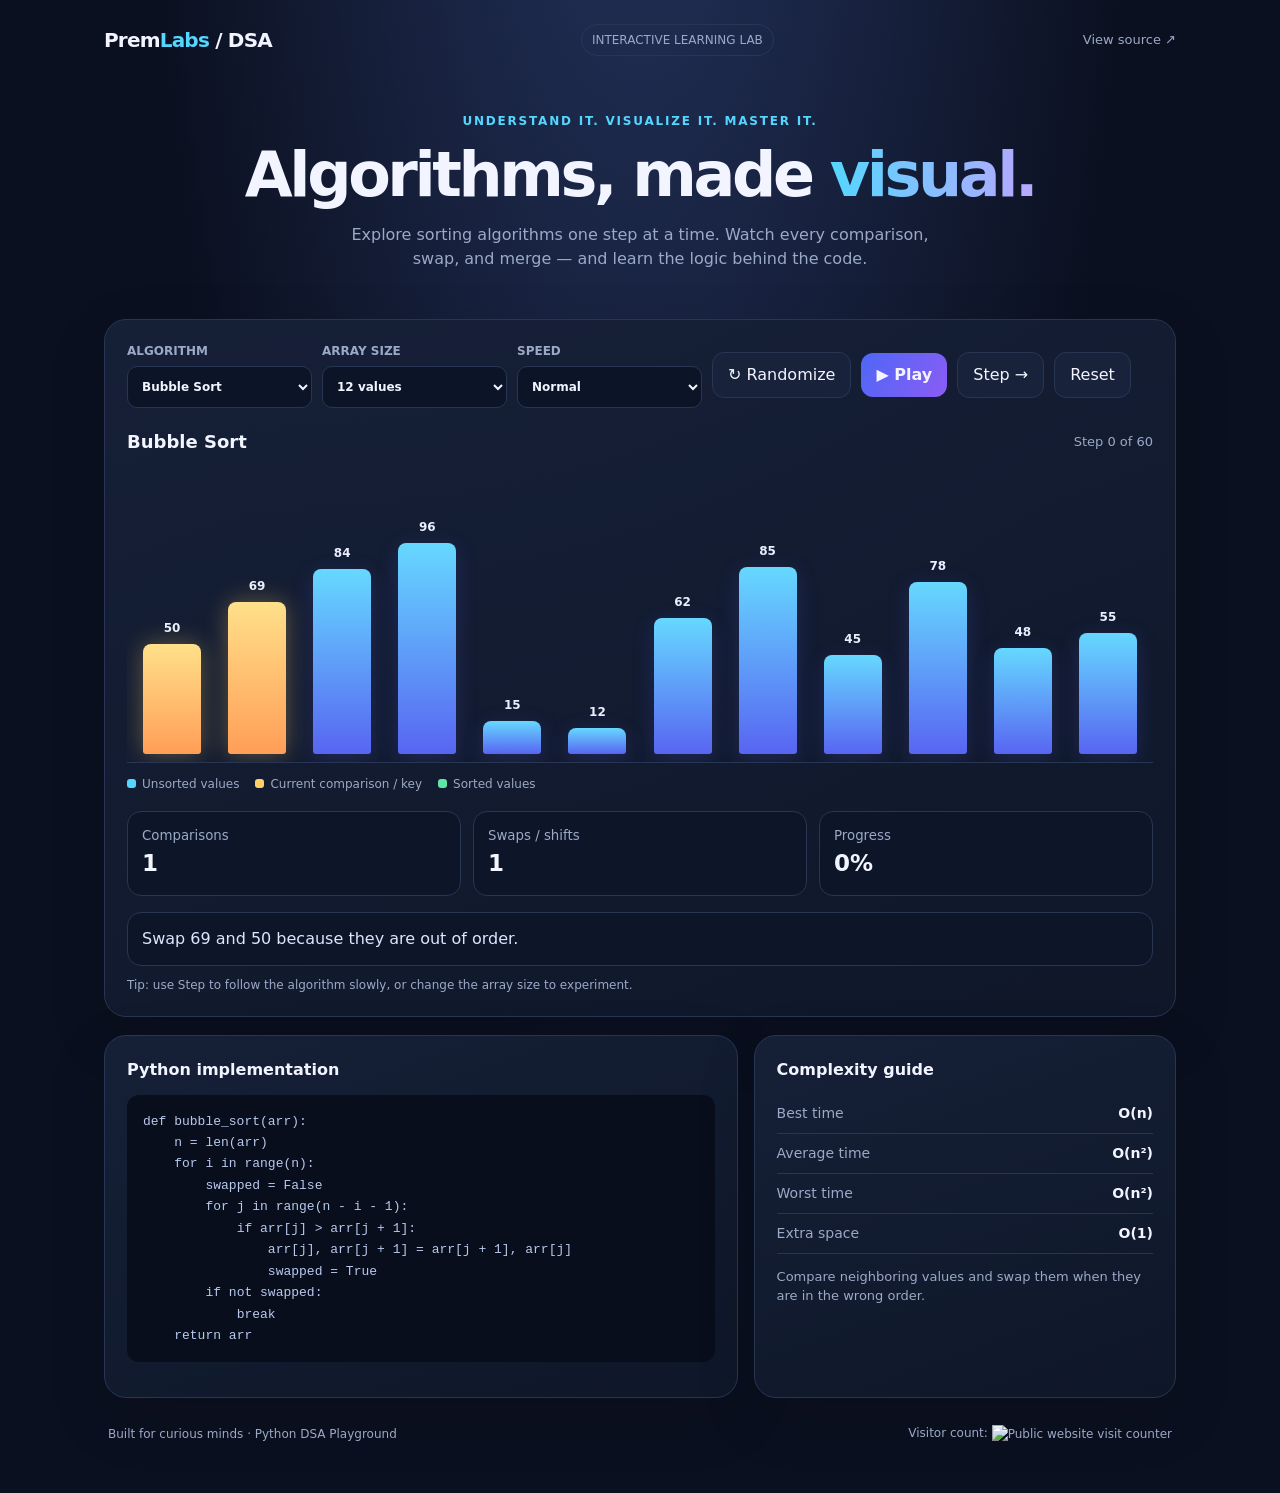
==== index.html @ 814cfd59 "Add interactive DSA sorting playground" ====
<!doctype html>
<html lang="en">
<head>
  <meta charset="utf-8">
  <meta name="viewport" content="width=device-width, initial-scale=1">
  <meta name="theme-color" content="#0b1020">
  <meta name="description" content="Learn Python DSA with an interactive sorting visualizer. Play Bubble Sort, Selection Sort, Insertion Sort, and Merge Sort step by step.">
  <title>DSA Playground — Learn Sorting Visually</title>
  <style>
    :root{color-scheme:dark;--bg:#0b1020;--panel:#121a2e;--panel2:#18233b;--line:#283653;--text:#f2f5ff;--muted:#9ba9c7;--cyan:#55d6ff;--violet:#9c8cff;--green:#5ee6a8;--yellow:#ffd166;--red:#ff7d8d}
    *{box-sizing:border-box}body{margin:0;background:radial-gradient(ellipse at 50% -20%,#24335d 0,transparent 55%),var(--bg);color:var(--text);font:16px/1.5 Inter,ui-sans-serif,system-ui,-apple-system,Segoe UI,sans-serif}
    button,select,input{font:inherit}button{cursor:pointer;border:1px solid var(--line);border-radius:12px;padding:10px 15px;color:var(--text);background:var(--panel2);transition:.18s}button:hover{border-color:var(--cyan);transform:translateY(-1px)}button:disabled{opacity:.4;cursor:not-allowed;transform:none}.primary{background:linear-gradient(120deg,#4e67f5,#8b5cf6);border:0;font-weight:700}.shell{max-width:1120px;margin:auto;padding:24px}.topbar{display:flex;align-items:center;justify-content:space-between;gap:12px}.brand{font-weight:850;letter-spacing:-.04em;font-size:20px}.brand span{color:var(--cyan)}.pill{border:1px solid var(--line);padding:6px 10px;border-radius:999px;color:var(--muted);font-size:12px}.hero{text-align:center;padding:56px 10px 32px}.eyebrow{color:var(--cyan);font-weight:800;text-transform:uppercase;letter-spacing:.15em;font-size:12px}.hero h1{font-size:clamp(34px,6vw,62px);line-height:1.05;letter-spacing:-.055em;margin:12px auto;max-width:800px}.hero h1 em{font-style:normal;background:linear-gradient(90deg,var(--cyan),#b8a7ff);color:transparent;background-clip:text}.hero p{color:var(--muted);max-width:620px;margin:16px auto}.panel{background:linear-gradient(160deg,rgba(22,32,56,.96),rgba(15,23,41,.96));border:1px solid var(--line);border-radius:22px;padding:22px;box-shadow:0 20px 60px #0002}.toolbar{display:flex;gap:10px;flex-wrap:wrap;align-items:center}.field{display:flex;flex-direction:column;gap:6px;color:var(--muted);font-size:12px;font-weight:700}.field select,.field input{background:#0c1427;color:var(--text);border:1px solid var(--line);border-radius:10px;padding:10px;min-height:42px}.field select{min-width:185px}.visual-head{display:flex;align-items:center;justify-content:space-between;gap:12px;flex-wrap:wrap;margin:20px 0 8px}.visual-head h2{font-size:18px;margin:0}.status{color:var(--muted);font-size:13px}.bars{height:300px;display:flex;align-items:flex-end;gap:7px;padding:20px 6px 8px;border-bottom:1px solid var(--line);overflow:hidden}.bar-wrap{flex:1;min-width:0;display:flex;flex-direction:column;align-items:center;justify-content:flex-end;height:100%;gap:7px}.bar{width:100%;max-width:58px;border-radius:8px 8px 3px 3px;background:linear-gradient(180deg,#66d8ff,#5865f2);box-shadow:0 5px 22px #5865f233;transition:height .18s,background .18s;position:relative}.bar.active{background:linear-gradient(180deg,#ffe08a,#ff9e57);box-shadow:0 0 24px #ffd16655}.bar.sorted{background:linear-gradient(180deg,#80f4bf,#20b981);box-shadow:0 0 20px #5ee6a833}.bar-value{font-size:12px;color:#eaf0ff;font-weight:800}.legend{display:flex;gap:16px;flex-wrap:wrap;color:var(--muted);font-size:12px;margin-top:12px}.dot{display:inline-block;width:9px;height:9px;border-radius:3px;margin-right:6px;background:var(--cyan)}.dot.active{background:var(--yellow)}.dot.sorted{background:var(--green)}.metrics{display:grid;grid-template-columns:repeat(3,1fr);gap:12px;margin-top:18px}.metric{padding:14px;border:1px solid var(--line);border-radius:14px;background:#0d1528}.metric small{display:block;color:var(--muted)}.metric strong{font-size:23px}.explain{margin-top:16px;background:#0d1528;border:1px solid var(--line);border-radius:14px;padding:14px;color:#dce6ff;min-height:52px}.lower{display:grid;grid-template-columns:1.2fr .8fr;gap:16px;margin-top:18px}.lower h3{margin:0 0 12px;font-size:16px}.code{white-space:pre-wrap;overflow-wrap:anywhere;background:#080e1c;padding:16px;border-radius:12px;color:#b8c9ee;font:13px/1.65 ui-monospace,SFMono-Regular,Consolas,monospace}.complexity{display:grid;grid-template-columns:1fr auto;gap:10px;font-size:14px;padding:9px 0;border-bottom:1px solid var(--line)}.complexity span{color:var(--muted)}.footer{display:flex;justify-content:space-between;align-items:center;gap:12px;flex-wrap:wrap;color:var(--muted);font-size:12px;padding:26px 4px}.footer img{vertical-align:middle}.hint{font-size:12px;color:var(--muted);margin-top:10px}
    @media(max-width:700px){.shell{padding:14px}.hero{padding:38px 4px 24px}.panel{padding:14px;border-radius:17px}.bars{height:245px;gap:4px;padding-inline:0}.bar-value{font-size:10px}.lower{grid-template-columns:1fr}.metrics{gap:7px}.metric{padding:10px}.metric strong{font-size:19px}.toolbar>*{flex:1}.toolbar button{padding:10px}.field select{min-width:0;width:100%}.topbar .pill{display:none}}
  </style>
  <!-- Google Analytics: replace G-XXXXXXXXXX with your existing GA4 Measurement ID. -->
  <script>
    const GA_MEASUREMENT_ID = "G-XXXXXXXXXX";
    if (GA_MEASUREMENT_ID && GA_MEASUREMENT_ID !== "G-XXXXXXXXXX") {
      const gaScript = document.createElement("script");
      gaScript.async = true;
      gaScript.src = "https://www.googletagmanager.com/gtag/js?id=" + encodeURIComponent(GA_MEASUREMENT_ID);
      document.head.appendChild(gaScript);
      window.dataLayer = window.dataLayer || [];
      function gtag(){dataLayer.push(arguments);}
      window.gtag = gtag;
      gtag("js", new Date());
      gtag("config", GA_MEASUREMENT_ID);
    }
  </script>
</head>
<body>
  <main class="shell">
    <nav class="topbar" aria-label="Main navigation"><div class="brand">Prem<span>Labs</span> / DSA</div><div class="pill">INTERACTIVE LEARNING LAB</div><a href="https://github.com/PremLabs/datastructure" target="_blank" rel="noopener" style="color:var(--muted);text-decoration:none;font-size:13px">View source ↗</a></nav>
    <header class="hero"><div class="eyebrow">Understand it. Visualize it. Master it.</div><h1>Algorithms, made <em>visual.</em></h1><p>Explore sorting algorithms one step at a time. Watch every comparison, swap, and merge — and learn the logic behind the code.</p></header>
    <section class="panel" aria-label="Sorting algorithm playground">
      <div class="toolbar">
        <label class="field">ALGORITHM<select id="algorithm"><option value="bubble">Bubble Sort</option><option value="selection">Selection Sort</option><option value="insertion">Insertion Sort</option><option value="merge">Merge Sort</option></select></label>
        <label class="field">ARRAY SIZE<select id="size"><option value="8">8 values</option><option value="12" selected>12 values</option><option value="18">18 values</option><option value="24">24 values</option></select></label>
        <label class="field">SPEED<select id="speed"><option value="900">Slow</option><option value="450" selected>Normal</option><option value="120">Fast</option></select></label>
        <button id="randomize">↻ Randomize</button><button id="play" class="primary">▶ Play</button><button id="step">Step →</button><button id="reset">Reset</button>
      </div>
      <div class="visual-head"><h2 id="algorithmTitle">Bubble Sort</h2><div class="status" id="status" aria-live="polite">Ready to sort</div></div>
      <div class="bars" id="bars" role="img" aria-label="Animated array bars"></div>
      <div class="legend"><span><i class="dot"></i>Unsorted values</span><span><i class="dot active"></i>Current comparison / key</span><span><i class="dot sorted"></i>Sorted values</span></div>
      <div class="metrics"><div class="metric"><small>Comparisons</small><strong id="comparisons">0</strong></div><div class="metric"><small>Swaps / shifts</small><strong id="swaps">0</strong></div><div class="metric"><small>Progress</small><strong id="progress">0%</strong></div></div>
      <div class="explain" id="explanation" aria-live="polite">Press Play to see how the algorithm works, or use Step to inspect each operation.</div>
      <div class="hint">Tip: use Step to follow the algorithm slowly, or change the array size to experiment.</div>
    </section>
    <section class="lower">
      <article class="panel"><h3>Python implementation</h3><pre class="code" id="code"></pre></article>
      <article class="panel"><h3>Complexity guide</h3><div class="complexity"><span>Best time</span><strong id="best">O(n)</strong></div><div class="complexity"><span>Average time</span><strong id="average">O(n²)</strong></div><div class="complexity"><span>Worst time</span><strong id="worst">O(n²)</strong></div><div class="complexity"><span>Extra space</span><strong id="space">O(1)</strong></div><p style="color:var(--muted);font-size:13px;margin-bottom:0" id="description">Repeatedly compare adjacent values and swap them if they are out of order.</p></article>
    </section>
    <footer class="footer"><span>Built for curious minds · Python DSA Playground</span><span>Visitor count: <img src="https://visitor-badge.laobi.icu/badge?page_id=PremLabs.datastructure&left_color=%23121a2e&right_color=%2355d6ff&left_text=visits" alt="Public website visit counter" loading="lazy"></span></footer>
  </main>
<script>
(() => {
  const $ = id => document.getElementById(id);
  const codeSamples = {
    bubble: 'def bubble_sort(arr):\n    n = len(arr)\n    for i in range(n):\n        swapped = False\n        for j in range(n - i - 1):\n            if arr[j] > arr[j + 1]:\n                arr[j], arr[j + 1] = arr[j + 1], arr[j]\n                swapped = True\n        if not swapped:\n            break\n    return arr',
    selection: 'def selection_sort(arr):\n    n = len(arr)\n    for i in range(n):\n        min_idx = i\n        for j in range(i + 1, n):\n            if arr[j] < arr[min_idx]:\n                min_idx = j\n        arr[i], arr[min_idx] = arr[min_idx], arr[i]\n    return arr',
    insertion: 'def insertion_sort(arr):\n    for i in range(1, len(arr)):\n        key = arr[i]\n        j = i - 1\n        while j >= 0 and arr[j] > key:\n            arr[j + 1] = arr[j]\n            j -= 1\n        arr[j + 1] = key\n    return arr',
    merge: 'def merge_sort(arr):\n    if len(arr) <= 1:\n        return arr\n    mid = len(arr) // 2\n    left = merge_sort(arr[:mid])\n    right = merge_sort(arr[mid:])\n    return merge(left, right)\n\ndef merge(left, right):\n    result = []\n    while left and right:\n        if left[0] <= right[0]:\n            result.append(left.pop(0))\n        else:\n            result.append(right.pop(0))\n    return result + left + right'
  };
  const meta = {
    bubble:{title:'Bubble Sort',best:'O(n)',average:'O(n²)',worst:'O(n²)',space:'O(1)',description:'Compare neighboring values and swap them when they are in the wrong order.'},
    selection:{title:'Selection Sort',best:'O(n²)',average:'O(n²)',worst:'O(n²)',space:'O(1)',description:'Find the smallest value in the unsorted section and place it next.'},
    insertion:{title:'Insertion Sort',best:'O(n)',average:'O(n²)',worst:'O(n²)',space:'O(1)',description:'Take the next key, shift larger values right, and insert the key in its correct position.'},
    merge:{title:'Merge Sort',best:'O(n log n)',average:'O(n log n)',worst:'O(n log n)',space:'O(n)',description:'Divide the array into halves, sort each half recursively, then merge the sorted halves.'}
  };
  let original=[], arr=[], ops=[], index=0, timer=null, comparisons=0, swaps=0, sortedSet=new Set();
  const pause=()=>{if(timer!==null){clearTimeout(timer);timer=null;} $('play').textContent='▶ Play';};
  function makeOps(values, type) {
    const a=values.slice(), out=[]; let comp=0, swap=0;
    const push=(desc, active=[], sorted=[])=>out.push({a:a.slice(),desc,active:[...active],sorted:[...sorted],comparisons:comp,swaps:swap});
    if(type==='bubble'){
      for(let i=0;i<a.length;i++){let changed=false;for(let j=0;j<a.length-i-1;j++){comp++;if(a[j]>a[j+1]){[a[j],a[j+1]]=[a[j+1],a[j]];swap++;changed=true;push('Swap '+a[j+1]+' and '+a[j]+' because they are out of order.',[j,j+1],Array.from({length:i},(_,k)=>a.length-1-k));}else push('Compare '+a[j]+' and '+a[j+1]+': no swap needed.',[j,j+1],Array.from({length:i},(_,k)=>a.length-1-k));}if(!changed)break;} }
    else if(type==='selection'){
      for(let i=0;i<a.length;i++){let m=i;for(let j=i+1;j<a.length;j++){comp++;push('Compare '+a[j]+' with current minimum '+a[m]+'.',[m,j],Array.from({length:i},(_,k)=>k));if(a[j]<a[m])m=j;}if(m!==i){[a[i],a[m]]=[a[m],a[i]];swap++;push('Place minimum '+a[i]+' at position '+(i+1)+'.',[i,m],Array.from({length:i+1},(_,k)=>k));}else push(a[i]+' is already the minimum for this pass.',[i],Array.from({length:i+1},(_,k)=>k));} }
    else if(type==='insertion'){
      for(let i=1;i<a.length;i++){const key=a[i];let j=i-1;push('Pick '+key+' as the key to insert into the sorted section.',[i],Array.from({length:i},(_,k)=>k));while(j>=0){comp++;if(a[j]>key){a[j+1]=a[j];swap++;push('Shift '+a[j]+' one position right.',[j,j+1],Array.from({length:i},(_,k)=>k));j--;}else{push(key+' belongs after '+a[j]+'.',[j,i],Array.from({length:i},(_,k)=>k));break;}}a[j+1]=key;push('Insert key '+key+' into its correct position.',[j+1],Array.from({length:i+1},(_,k)=>k));} }
    else {
      function mergeSort(lo,hi){if(hi-lo<=1)return a.slice(lo,hi);const mid=Math.floor((lo+hi)/2);push('Divide the section into two smaller parts.',Array.from({length:hi-lo},(_,k)=>lo+k));const left=mergeSort(lo,mid),right=mergeSort(mid,hi);let i=0,j=0;const merged=[];while(i<left.length&&j<right.length){comp++;if(left[i]<=right[j])merged.push(left[i++]);else merged.push(right[j++]);push('Compare the front values of the two halves and take the smaller one.',[lo+i-1,mid+j-1].filter(x=>x>=lo&&x<hi));}while(i<left.length)merged.push(left[i++]);while(j<right.length)merged.push(right[j++]);for(let k=0;k<merged.length;k++)a[lo+k]=merged[k];swap+=merged.length;push('Merge this section in sorted order.',Array.from({length:hi-lo},(_,k)=>lo+k),Array.from({length:hi-lo},(_,k)=>lo+k));return merged;}mergeSort(0,a.length);
    }
    push('All done — the array is sorted! 🎉',[],Array.from({length:a.length},(_,k)=>k));
    return out;
  }
  function render(op){
    arr=op.a.slice(); comparisons=op.comparisons;swaps=op.swaps;
    $('bars').innerHTML='';
    const max=Math.max(...arr,1);
    arr.forEach((v,i)=>{const w=document.createElement('div');w.className='bar-wrap';const label=document.createElement('span');label.className='bar-value';label.textContent=v;const b=document.createElement('div');b.className='bar';b.style.height=Math.max(7,v/max*78)+'%';if(op.active.includes(i))b.classList.add('active');if(op.sorted.includes(i))b.classList.add('sorted');b.title='Value '+v;w.append(label,b);$('bars').append(w);});
    $('comparisons').textContent=comparisons;$('swaps').textContent=swaps;$('progress').textContent=Math.round((index/Math.max(ops.length-1,1))*100)+'%';$('status').textContent='Step '+index+' of '+(ops.length-1);$('explanation').textContent=op.desc;
  }
  function rebuild(random=true){pause();const n=+$('size').value;if(random||!original.length){original=Array.from({length:n},()=>Math.floor(Math.random()*90)+10);}arr=original.slice();ops=makeOps(original,$('algorithm').value);index=0;const m=meta[$('algorithm').value];$('algorithmTitle').textContent=m.title;$('code').textContent=codeSamples[$('algorithm').value];$('best').textContent=m.best;$('average').textContent=m.average;$('worst').textContent=m.worst;$('space').textContent=m.space;$('description').textContent=m.description;render(ops[0]);}
  function step(){if(index<ops.length-1){index++;render(ops[index]);}if(index>=ops.length-1)pause();}
  function play(){if(timer!==null){pause();return;}if(index>=ops.length-1)index=0;$('play').textContent='Ⅱ Pause';const tick=()=>{if(timer===null)return;if(index>=ops.length-1){pause();return;}index++;render(ops[index]);timer=setTimeout(tick,+$('speed').value);};timer=setTimeout(tick,+$('speed').value);}
  $('play').addEventListener('click',play);$('step').addEventListener('click',()=>{pause();step();});$('reset').addEventListener('click',()=>{pause();index=0;render(ops[0]);});$('randomize').addEventListener('click',()=>rebuild(true));$('algorithm').addEventListener('change',()=>rebuild(false));$('size').addEventListener('change',()=>rebuild(true));$('speed').addEventListener('change',()=>{if(timer!==null){pause();play();}});
  rebuild(true);
  // Send useful interaction events to GA4 when the existing Measurement ID is configured.
  const track=(name,params={})=>{if(typeof window.gtag==='function')window.gtag('event',name,params);};
  $('algorithm').addEventListener('change',e=>track('select_algorithm',{algorithm:e.target.value}));
  $('play').addEventListener('click',()=>track('play_visualization',{algorithm:$('algorithm').value}));
  $('step').addEventListener('click',()=>track('step_visualization',{algorithm:$('algorithm').value}));
  $('randomize').addEventListener('click',()=>track('randomize_array',{array_size:$('size').value}));
})();
</script>
</body>
</html>
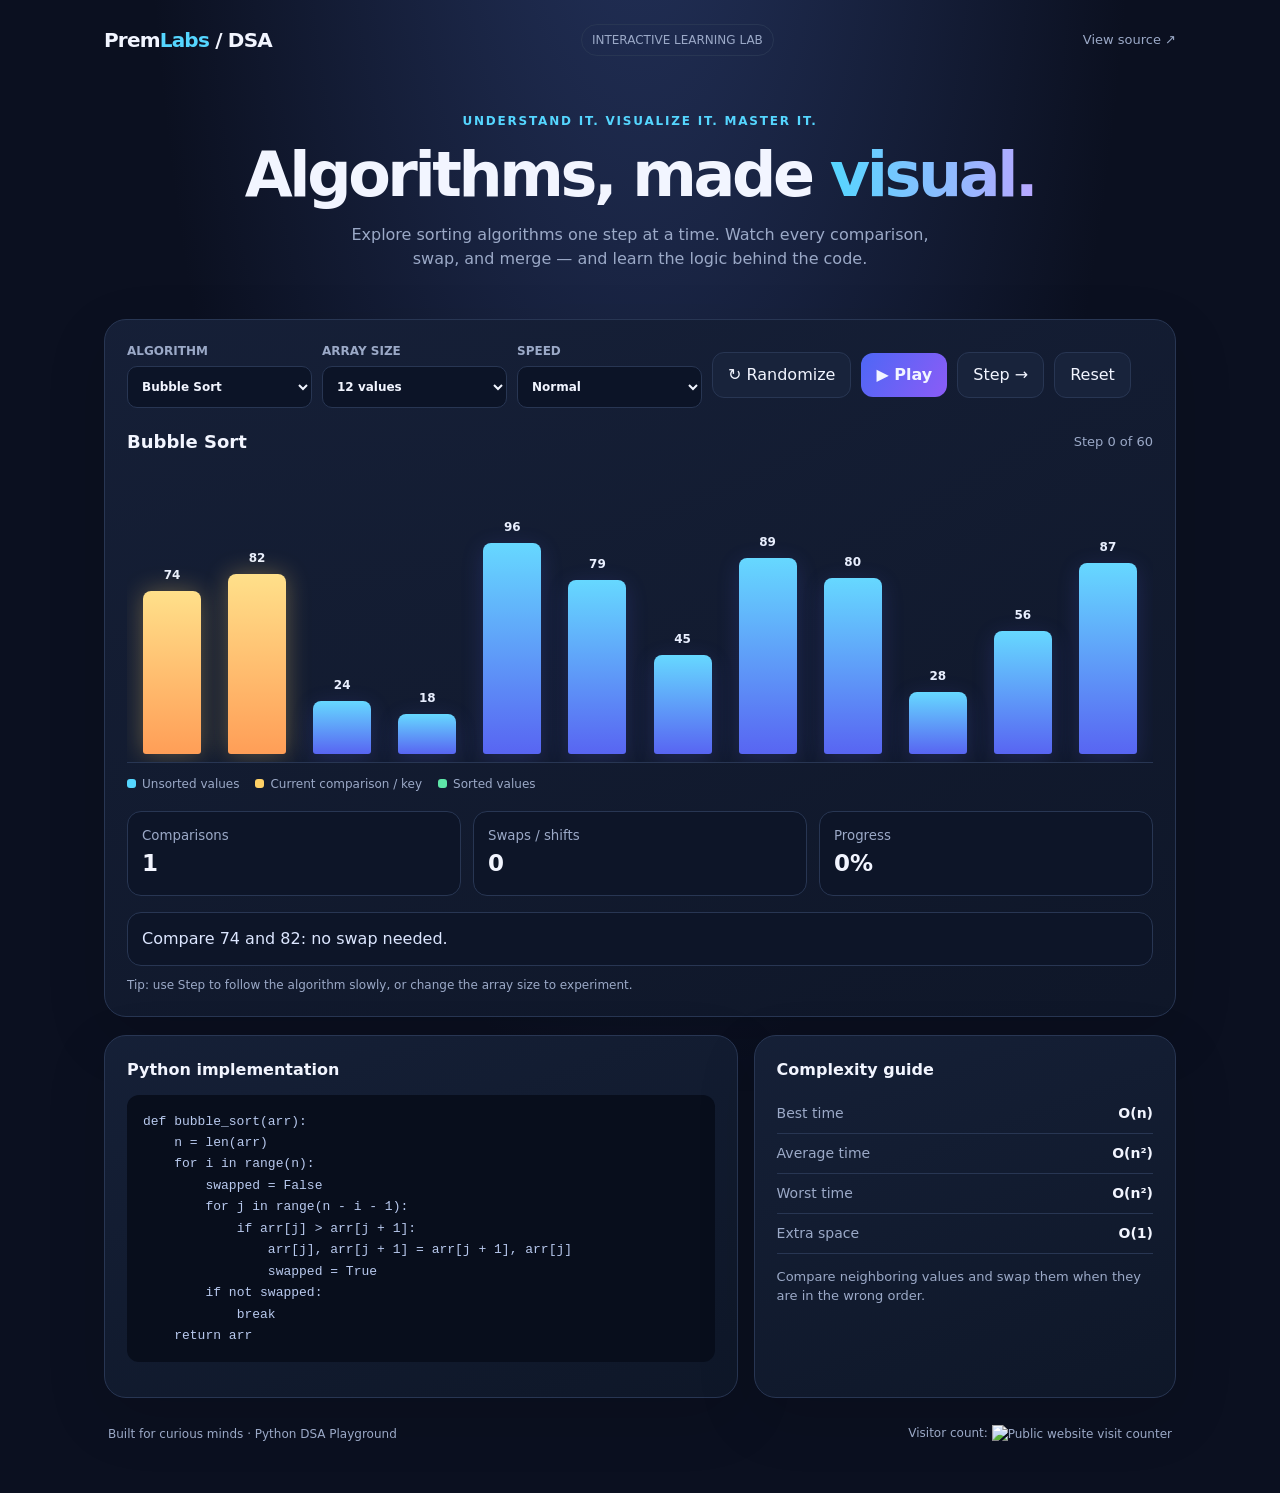
==== commit 2cfae83b: "Update Google Tag Manager integration Updated Google Tag Manager ID and added noscript support." ====
--- a/index.html
+++ b/index.html
@@ -13,9 +13,16 @@
     @media(max-width:700px){.shell{padding:14px}.hero{padding:38px 4px 24px}.panel{padding:14px;border-radius:17px}.bars{height:245px;gap:4px;padding-inline:0}.bar-value{font-size:10px}.lower{grid-template-columns:1fr}.metrics{gap:7px}.metric{padding:10px}.metric strong{font-size:19px}.toolbar>*{flex:1}.toolbar button{padding:10px}.field select{min-width:0;width:100%}.topbar .pill{display:none}}
   </style>
   <!-- Google Analytics: replace G-XXXXXXXXXX with your existing GA4 Measurement ID. -->
+  <!-- Google Tag Manager -->
+  <script>(function(w,d,s,l,i){w[l]=w[l]||[];w[l].push({'gtm.start':
+  new Date().getTime(),event:'gtm.js'});var f=d.getElementsByTagName(s)[0],
+  j=d.createElement(s),dl=l!='dataLayer'?'&l='+l:'';j.async=true;j.src=
+  'https://www.googletagmanager.com/gtm.js?id='+i+dl;f.parentNode.insertBefore(j,f);
+  })(window,document,'script','dataLayer','GTM-TLJBPCN6');</script>
+  <!-- End Google Tag Manager -->
   <script>
-    const GA_MEASUREMENT_ID = "G-XXXXXXXXXX";
-    if (GA_MEASUREMENT_ID && GA_MEASUREMENT_ID !== "G-XXXXXXXXXX") {
+    const GA_MEASUREMENT_ID = "G-TLJBPCN6";
+    if (GA_MEASUREMENT_ID && GA_MEASUREMENT_ID !== "G-TLJBPCN6") {
       const gaScript = document.createElement("script");
       gaScript.async = true;
       gaScript.src = "https://www.googletagmanager.com/gtag/js?id=" + encodeURIComponent(GA_MEASUREMENT_ID);
@@ -29,6 +36,10 @@
   </script>
 </head>
 <body>
+  <!-- Google Tag Manager (noscript) -->
+<noscript><iframe src="https://www.googletagmanager.com/ns.html?id=GTM-TLJBPCN6"
+height="0" width="0" style="display:none;visibility:hidden"></iframe></noscript>
+<!-- End Google Tag Manager (noscript) -->
   <main class="shell">
     <nav class="topbar" aria-label="Main navigation"><div class="brand">Prem<span>Labs</span> / DSA</div><div class="pill">INTERACTIVE LEARNING LAB</div><a href="https://github.com/PremLabs/datastructure" target="_blank" rel="noopener" style="color:var(--muted);text-decoration:none;font-size:13px">View source ↗</a></nav>
     <header class="hero"><div class="eyebrow">Understand it. Visualize it. Master it.</div><h1>Algorithms, made <em>visual.</em></h1><p>Explore sorting algorithms one step at a time. Watch every comparison, swap, and merge — and learn the logic behind the code.</p></header>
@@ -105,4 +116,4 @@
 })();
 </script>
 </body>
-</html>+</html>
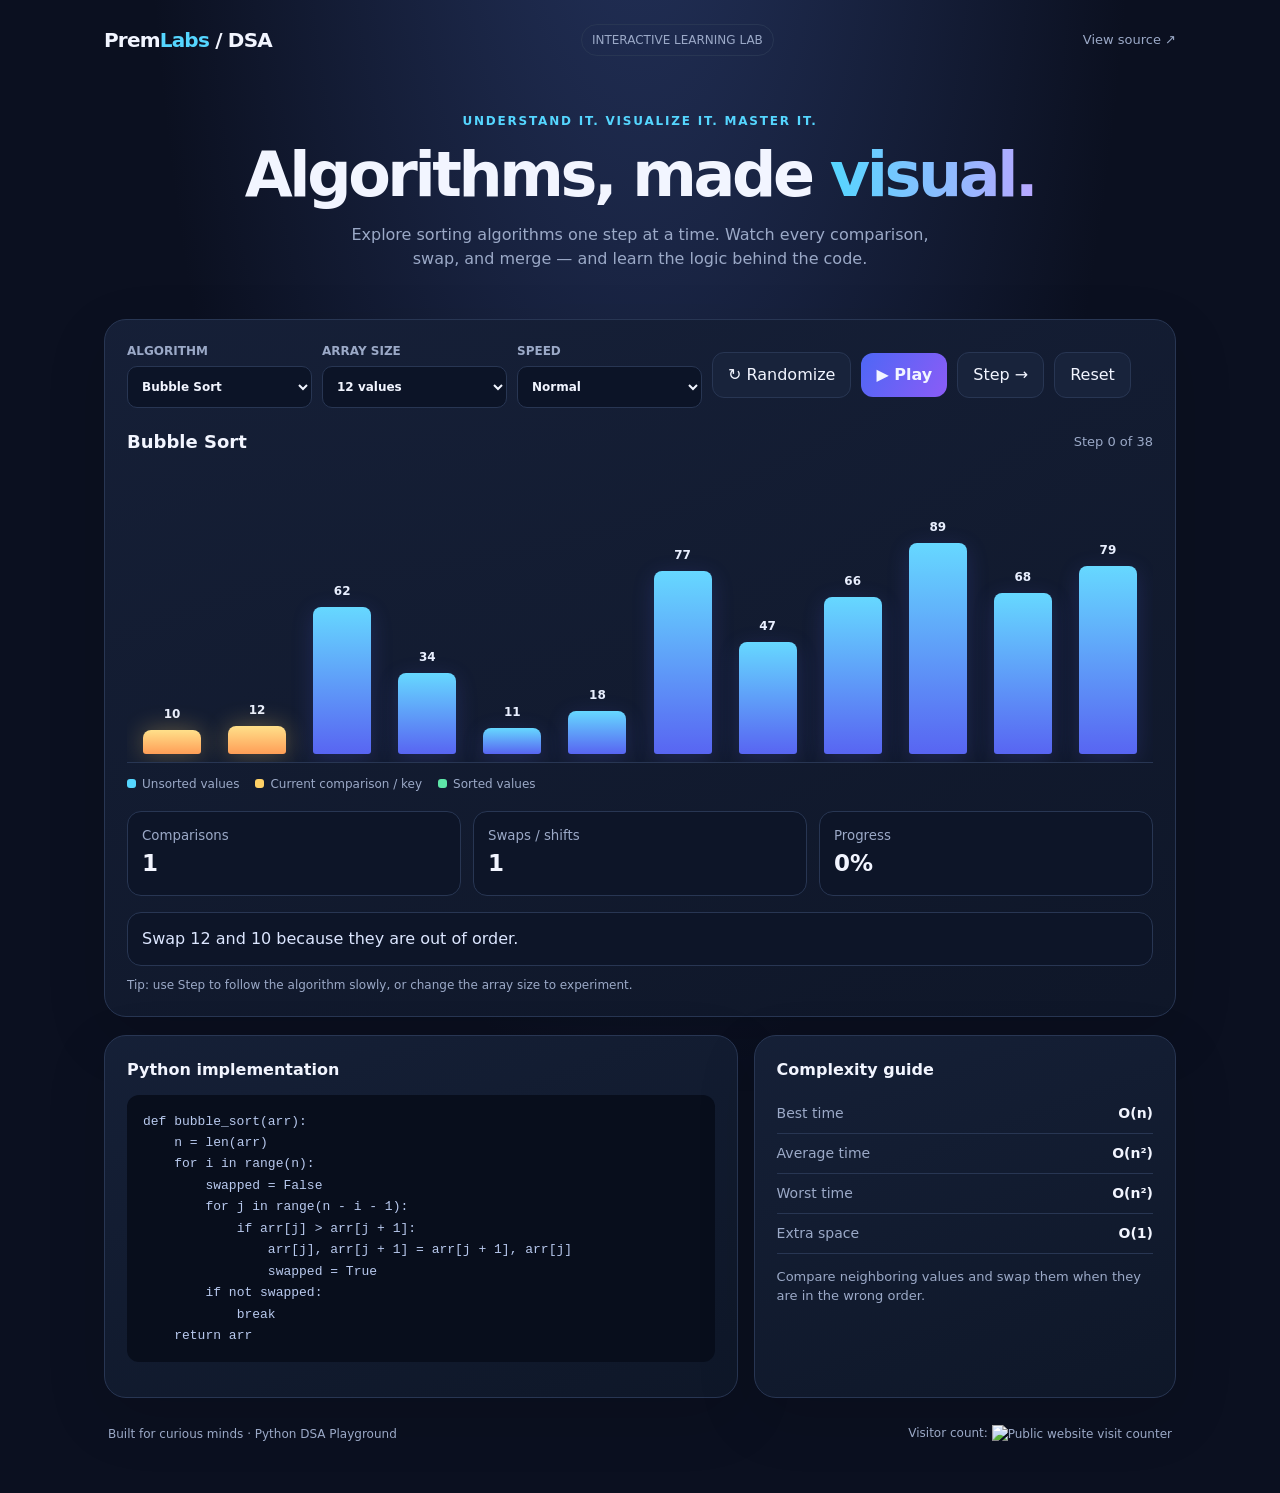
==== commit cad86e82: "Add Google Analytics tag site-wide" ====
--- a/index.html
+++ b/index.html
@@ -33,6 +33,14 @@
       gtag("js", new Date());
       gtag("config", GA_MEASUREMENT_ID);
     }
+  </script>
+  <!-- Google tag (gtag.js) -->
+  <script async src="https://www.googletagmanager.com/gtag/js?id=G-MZDBK7RPZJ"></script>
+  <script>
+    window.dataLayer = window.dataLayer || [];
+    function gtag(){dataLayer.push(arguments);}
+    gtag('js', new Date());
+    gtag('config', 'G-MZDBK7RPZJ');
   </script>
 </head>
 <body>
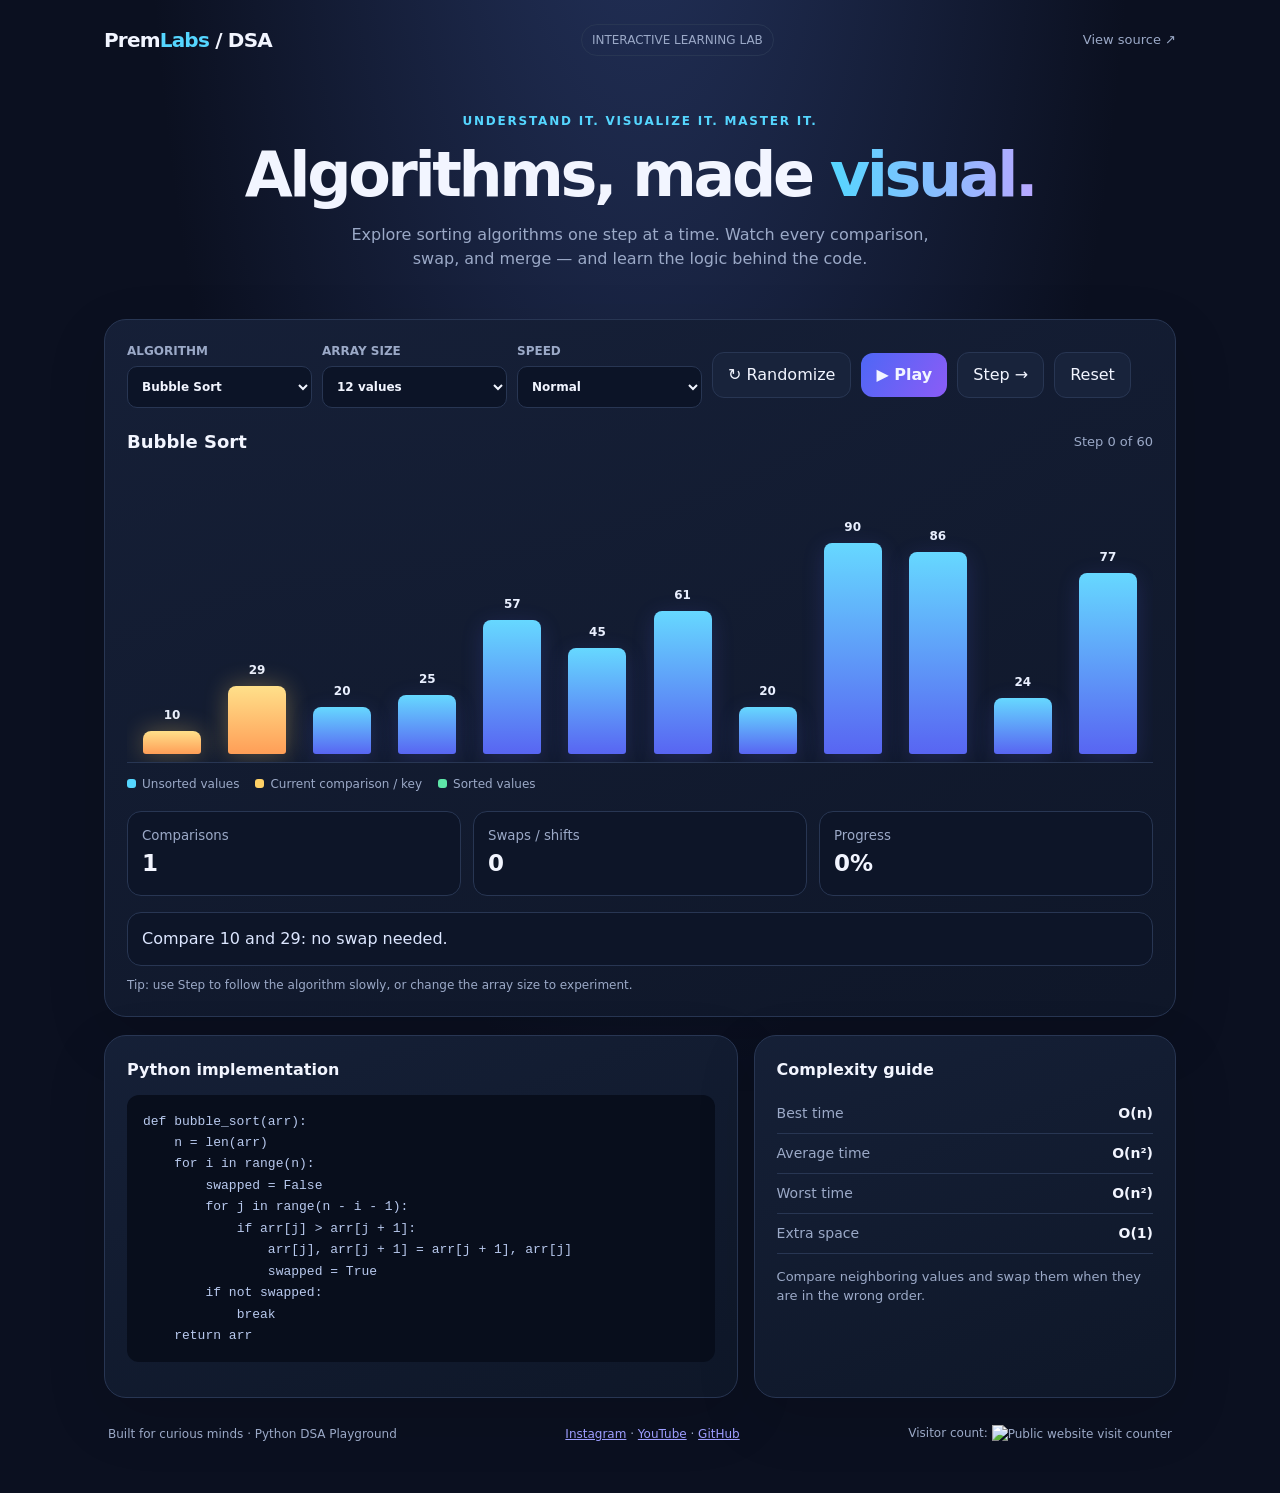
==== commit bb250ecb: "Update social links: Instagram and YouTube; remove LinkedIn" ====
--- a/index.html
+++ b/index.html
@@ -69,7 +69,7 @@
       <article class="panel"><h3>Python implementation</h3><pre class="code" id="code"></pre></article>
       <article class="panel"><h3>Complexity guide</h3><div class="complexity"><span>Best time</span><strong id="best">O(n)</strong></div><div class="complexity"><span>Average time</span><strong id="average">O(n²)</strong></div><div class="complexity"><span>Worst time</span><strong id="worst">O(n²)</strong></div><div class="complexity"><span>Extra space</span><strong id="space">O(1)</strong></div><p style="color:var(--muted);font-size:13px;margin-bottom:0" id="description">Repeatedly compare adjacent values and swap them if they are out of order.</p></article>
     </section>
-    <footer class="footer"><span>Built for curious minds · Python DSA Playground</span><span>Visitor count: <img src="https://visitor-badge.laobi.icu/badge?page_id=PremLabs.datastructure&left_color=%23121a2e&right_color=%2355d6ff&left_text=visits" alt="Public website visit counter" loading="lazy"></span></footer>
+    <footer class="footer"><span>Built for curious minds · Python DSA Playground</span><span><a href="https://www.instagram.com/tech.coders/" target="_blank" rel="noreferrer">Instagram</a> · <a href="https://www.youtube.com/@PremLabs-s05w" target="_blank" rel="noreferrer">YouTube</a> · <a href="https://github.com/PremLabs" target="_blank" rel="noreferrer">GitHub</a></span><span>Visitor count: <img src="https://visitor-badge.laobi.icu/badge?page_id=PremLabs.datastructure&left_color=%23121a2e&right_color=%2355d6ff&left_text=visits" alt="Public website visit counter" loading="lazy"></span></footer>
   </main>
 <script>
 (() => {
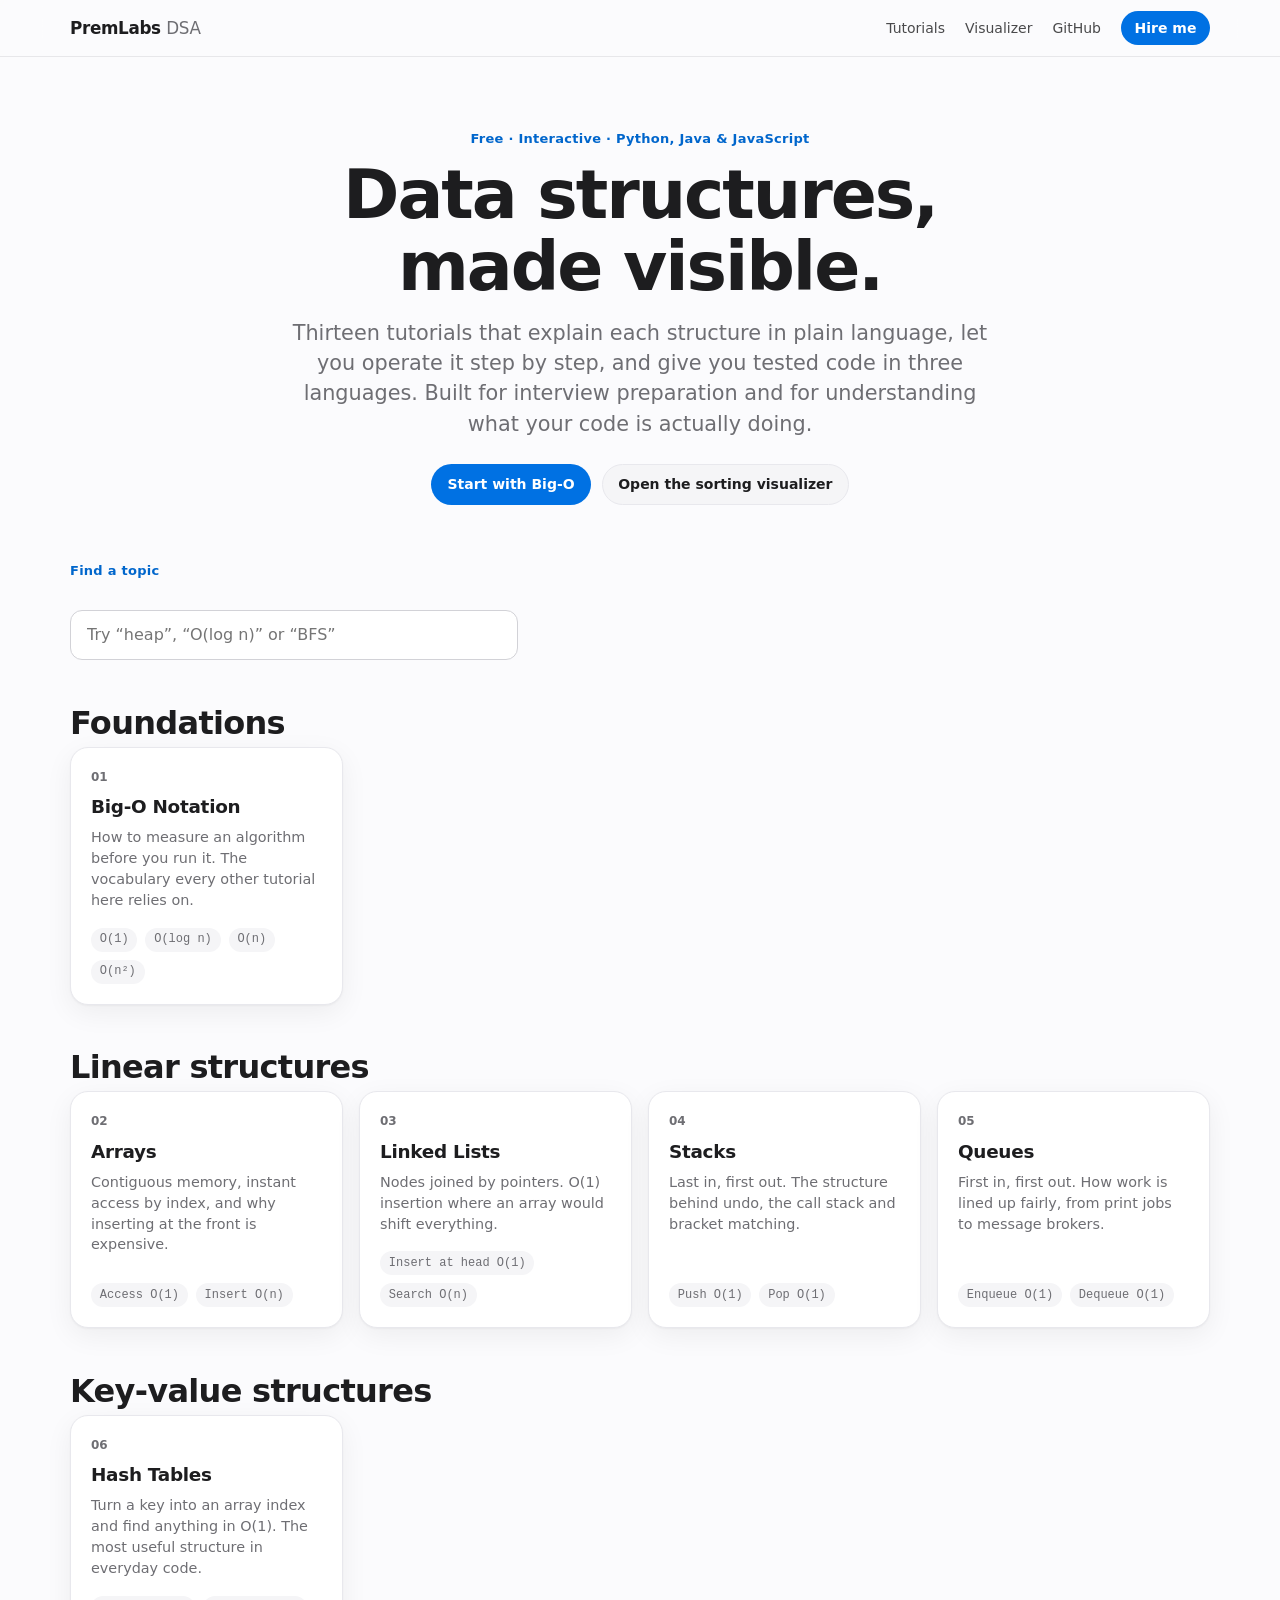
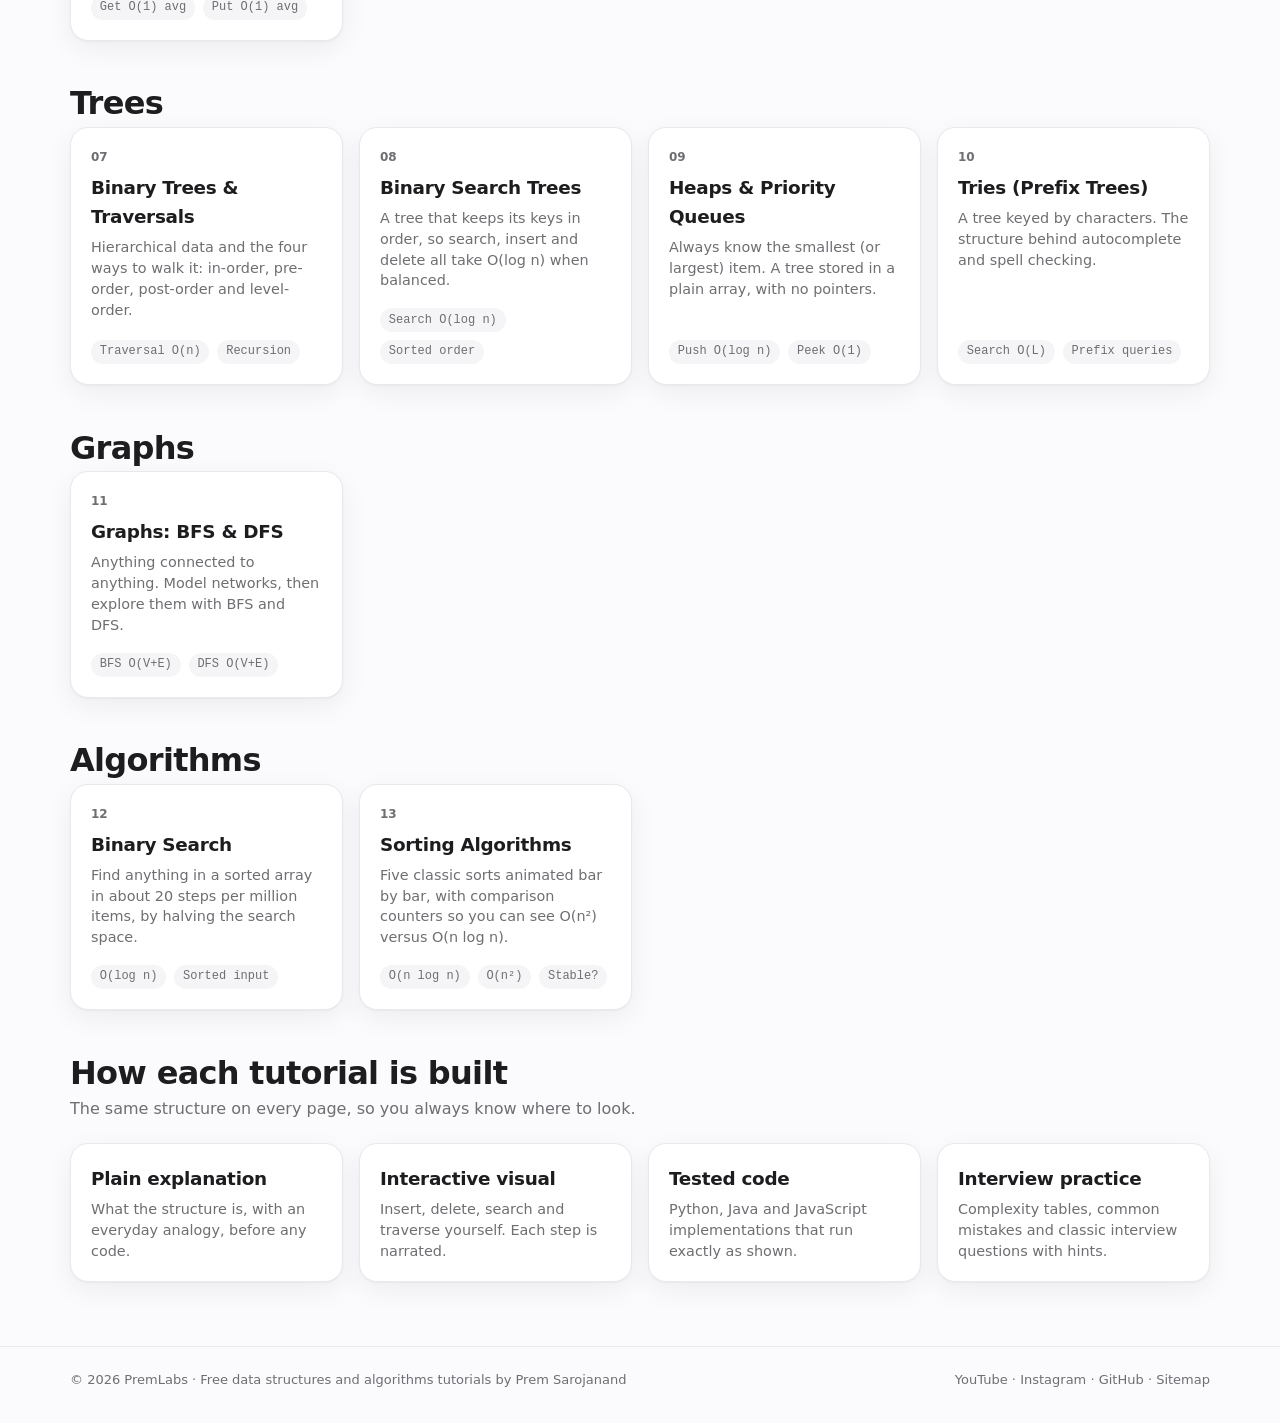
==== commit 5dba052c: "Complete DSA tutorial site: 13 visual tutorials with SEO - 13 tutorials (Big-O, arrays, linked lists" ====
--- a/index.html
+++ b/index.html
@@ -3,125 +3,90 @@
 <head>
   <meta charset="utf-8">
   <meta name="viewport" content="width=device-width, initial-scale=1">
-  <meta name="theme-color" content="#0b1020">
-  <meta name="description" content="Learn Python DSA with an interactive sorting visualizer. Play Bubble Sort, Selection Sort, Insertion Sort, and Merge Sort step by step.">
-  <title>DSA Playground — Learn Sorting Visually</title>
-  <style>
-    :root{color-scheme:dark;--bg:#0b1020;--panel:#121a2e;--panel2:#18233b;--line:#283653;--text:#f2f5ff;--muted:#9ba9c7;--cyan:#55d6ff;--violet:#9c8cff;--green:#5ee6a8;--yellow:#ffd166;--red:#ff7d8d}
-    *{box-sizing:border-box}body{margin:0;background:radial-gradient(ellipse at 50% -20%,#24335d 0,transparent 55%),var(--bg);color:var(--text);font:16px/1.5 Inter,ui-sans-serif,system-ui,-apple-system,Segoe UI,sans-serif}
-    button,select,input{font:inherit}button{cursor:pointer;border:1px solid var(--line);border-radius:12px;padding:10px 15px;color:var(--text);background:var(--panel2);transition:.18s}button:hover{border-color:var(--cyan);transform:translateY(-1px)}button:disabled{opacity:.4;cursor:not-allowed;transform:none}.primary{background:linear-gradient(120deg,#4e67f5,#8b5cf6);border:0;font-weight:700}.shell{max-width:1120px;margin:auto;padding:24px}.topbar{display:flex;align-items:center;justify-content:space-between;gap:12px}.brand{font-weight:850;letter-spacing:-.04em;font-size:20px}.brand span{color:var(--cyan)}.pill{border:1px solid var(--line);padding:6px 10px;border-radius:999px;color:var(--muted);font-size:12px}.hero{text-align:center;padding:56px 10px 32px}.eyebrow{color:var(--cyan);font-weight:800;text-transform:uppercase;letter-spacing:.15em;font-size:12px}.hero h1{font-size:clamp(34px,6vw,62px);line-height:1.05;letter-spacing:-.055em;margin:12px auto;max-width:800px}.hero h1 em{font-style:normal;background:linear-gradient(90deg,var(--cyan),#b8a7ff);color:transparent;background-clip:text}.hero p{color:var(--muted);max-width:620px;margin:16px auto}.panel{background:linear-gradient(160deg,rgba(22,32,56,.96),rgba(15,23,41,.96));border:1px solid var(--line);border-radius:22px;padding:22px;box-shadow:0 20px 60px #0002}.toolbar{display:flex;gap:10px;flex-wrap:wrap;align-items:center}.field{display:flex;flex-direction:column;gap:6px;color:var(--muted);font-size:12px;font-weight:700}.field select,.field input{background:#0c1427;color:var(--text);border:1px solid var(--line);border-radius:10px;padding:10px;min-height:42px}.field select{min-width:185px}.visual-head{display:flex;align-items:center;justify-content:space-between;gap:12px;flex-wrap:wrap;margin:20px 0 8px}.visual-head h2{font-size:18px;margin:0}.status{color:var(--muted);font-size:13px}.bars{height:300px;display:flex;align-items:flex-end;gap:7px;padding:20px 6px 8px;border-bottom:1px solid var(--line);overflow:hidden}.bar-wrap{flex:1;min-width:0;display:flex;flex-direction:column;align-items:center;justify-content:flex-end;height:100%;gap:7px}.bar{width:100%;max-width:58px;border-radius:8px 8px 3px 3px;background:linear-gradient(180deg,#66d8ff,#5865f2);box-shadow:0 5px 22px #5865f233;transition:height .18s,background .18s;position:relative}.bar.active{background:linear-gradient(180deg,#ffe08a,#ff9e57);box-shadow:0 0 24px #ffd16655}.bar.sorted{background:linear-gradient(180deg,#80f4bf,#20b981);box-shadow:0 0 20px #5ee6a833}.bar-value{font-size:12px;color:#eaf0ff;font-weight:800}.legend{display:flex;gap:16px;flex-wrap:wrap;color:var(--muted);font-size:12px;margin-top:12px}.dot{display:inline-block;width:9px;height:9px;border-radius:3px;margin-right:6px;background:var(--cyan)}.dot.active{background:var(--yellow)}.dot.sorted{background:var(--green)}.metrics{display:grid;grid-template-columns:repeat(3,1fr);gap:12px;margin-top:18px}.metric{padding:14px;border:1px solid var(--line);border-radius:14px;background:#0d1528}.metric small{display:block;color:var(--muted)}.metric strong{font-size:23px}.explain{margin-top:16px;background:#0d1528;border:1px solid var(--line);border-radius:14px;padding:14px;color:#dce6ff;min-height:52px}.lower{display:grid;grid-template-columns:1.2fr .8fr;gap:16px;margin-top:18px}.lower h3{margin:0 0 12px;font-size:16px}.code{white-space:pre-wrap;overflow-wrap:anywhere;background:#080e1c;padding:16px;border-radius:12px;color:#b8c9ee;font:13px/1.65 ui-monospace,SFMono-Regular,Consolas,monospace}.complexity{display:grid;grid-template-columns:1fr auto;gap:10px;font-size:14px;padding:9px 0;border-bottom:1px solid var(--line)}.complexity span{color:var(--muted)}.footer{display:flex;justify-content:space-between;align-items:center;gap:12px;flex-wrap:wrap;color:var(--muted);font-size:12px;padding:26px 4px}.footer img{vertical-align:middle}.hint{font-size:12px;color:var(--muted);margin-top:10px}
-    @media(max-width:700px){.shell{padding:14px}.hero{padding:38px 4px 24px}.panel{padding:14px;border-radius:17px}.bars{height:245px;gap:4px;padding-inline:0}.bar-value{font-size:10px}.lower{grid-template-columns:1fr}.metrics{gap:7px}.metric{padding:10px}.metric strong{font-size:19px}.toolbar>*{flex:1}.toolbar button{padding:10px}.field select{min-width:0;width:100%}.topbar .pill{display:none}}
-  </style>
-  <!-- Google Analytics: replace G-XXXXXXXXXX with your existing GA4 Measurement ID. -->
-  <!-- Google Tag Manager -->
-  <script>(function(w,d,s,l,i){w[l]=w[l]||[];w[l].push({'gtm.start':
-  new Date().getTime(),event:'gtm.js'});var f=d.getElementsByTagName(s)[0],
-  j=d.createElement(s),dl=l!='dataLayer'?'&l='+l:'';j.async=true;j.src=
-  'https://www.googletagmanager.com/gtm.js?id='+i+dl;f.parentNode.insertBefore(j,f);
-  })(window,document,'script','dataLayer','GTM-TLJBPCN6');</script>
-  <!-- End Google Tag Manager -->
-  <script>
-    const GA_MEASUREMENT_ID = "G-TLJBPCN6";
-    if (GA_MEASUREMENT_ID && GA_MEASUREMENT_ID !== "G-TLJBPCN6") {
-      const gaScript = document.createElement("script");
-      gaScript.async = true;
-      gaScript.src = "https://www.googletagmanager.com/gtag/js?id=" + encodeURIComponent(GA_MEASUREMENT_ID);
-      document.head.appendChild(gaScript);
-      window.dataLayer = window.dataLayer || [];
-      function gtag(){dataLayer.push(arguments);}
-      window.gtag = gtag;
-      gtag("js", new Date());
-      gtag("config", GA_MEASUREMENT_ID);
-    }
-  </script>
-  <!-- Google tag (gtag.js) -->
+  <title>Data Structures and Algorithms Tutorials with Visualizations | PremLabs</title>
+  <meta name="description" content="Free interactive data structures and algorithms tutorials with animated visualizers and tested code in Python, Java and JavaScript. From Big-O to graphs.">
+  <meta name="author" content="Prem Sarojanand">
+  <meta name="robots" content="index, follow, max-image-preview:large">
+  <link rel="canonical" href="https://premlabs.github.io/datastructure/">
+  <meta name="theme-color" content="#fbfbfd" media="(prefers-color-scheme: light)">
+  <meta name="theme-color" content="#000000" media="(prefers-color-scheme: dark)">
+  <meta property="og:type" content="website">
+  <meta property="og:site_name" content="PremLabs">
+  <meta property="og:title" content="Data Structures and Algorithms Tutorials with Visualizations | PremLabs">
+  <meta property="og:description" content="Free interactive data structures and algorithms tutorials with animated visualizers and tested code in Python, Java and JavaScript. From Big-O to graphs.">
+  <meta property="og:url" content="https://premlabs.github.io/datastructure/">
+  <meta property="og:image" content="https://premlabs.github.io/datastructure/assets/og.png">
+  <meta property="og:image:width" content="1200">
+  <meta property="og:image:height" content="630">
+  <meta name="twitter:card" content="summary_large_image">
+  <meta name="twitter:title" content="Data Structures and Algorithms Tutorials with Visualizations | PremLabs">
+  <meta name="twitter:description" content="Free interactive data structures and algorithms tutorials with animated visualizers and tested code in Python, Java and JavaScript. From Big-O to graphs.">
+  <meta name="twitter:image" content="https://premlabs.github.io/datastructure/assets/og.png">
+  <link rel="icon" href="assets/icon.svg" type="image/svg+xml">
+  <link rel="stylesheet" href="assets/site.css?v=2">
+  <script src="assets/viz.js?v=2" defer></script>
+  <script type="application/ld+json">{"@context": "https://schema.org", "@graph": [{"@type": "WebSite", "@id": "https://premlabs.github.io/datastructure/#site", "name": "PremLabs Data Structures & Algorithms", "url": "https://premlabs.github.io/datastructure/", "publisher": {"@type": "Organization", "name": "PremLabs", "url": "https://premlabs.github.io/", "logo": {"@type": "ImageObject", "url": "https://premlabs.github.io/datastructure/assets/og.png"}}, "inLanguage": "en"}, {"@type": "Course", "@id": "https://premlabs.github.io/datastructure/#course", "name": "Data Structures and Algorithms, Visually", "description": "A free, interactive course covering Big-O, arrays, linked lists, stacks, queues, hash tables, trees, heaps, tries, graphs, binary search and sorting, with code in Python, Java and JavaScript.", "url": "https://premlabs.github.io/datastructure/", "provider": {"@type": "Organization", "name": "PremLabs", "url": "https://premlabs.github.io/", "logo": {"@type": "ImageObject", "url": "https://premlabs.github.io/datastructure/assets/og.png"}}, "author": {"@type": "Person", "name": "Prem Sarojanand", "url": "https://premlabs.github.io/", "jobTitle": "Senior Software Engineer"}, "inLanguage": "en", "isAccessibleForFree": true, "educationalLevel": "Beginner to intermediate", "offers": {"@type": "Offer", "price": 0, "priceCurrency": "USD", "category": "Free"}, "hasCourseInstance": {"@type": "CourseInstance", "courseMode": "online", "courseWorkload": "PT2H"}, "hasPart": [{"@type": "LearningResource", "name": "Big-O Notation", "url": "https://premlabs.github.io/datastructure/big-o/"}, {"@type": "LearningResource", "name": "Arrays", "url": "https://premlabs.github.io/datastructure/arrays/"}, {"@type": "LearningResource", "name": "Linked Lists", "url": "https://premlabs.github.io/datastructure/linked-list/"}, {"@type": "LearningResource", "name": "Stacks", "url": "https://premlabs.github.io/datastructure/stack/"}, {"@type": "LearningResource", "name": "Queues", "url": "https://premlabs.github.io/datastructure/queue/"}, {"@type": "LearningResource", "name": "Hash Tables", "url": "https://premlabs.github.io/datastructure/hash-table/"}, {"@type": "LearningResource", "name": "Binary Trees & Traversals", "url": "https://premlabs.github.io/datastructure/binary-tree/"}, {"@type": "LearningResource", "name": "Binary Search Trees", "url": "https://premlabs.github.io/datastructure/binary-search-tree/"}, {"@type": "LearningResource", "name": "Heaps & Priority Queues", "url": "https://premlabs.github.io/datastructure/heap/"}, {"@type": "LearningResource", "name": "Tries (Prefix Trees)", "url": "https://premlabs.github.io/datastructure/trie/"}, {"@type": "LearningResource", "name": "Graphs: BFS & DFS", "url": "https://premlabs.github.io/datastructure/graph/"}, {"@type": "LearningResource", "name": "Binary Search", "url": "https://premlabs.github.io/datastructure/binary-search/"}, {"@type": "LearningResource", "name": "Sorting Algorithms", "url": "https://premlabs.github.io/datastructure/sorting-algorithms/"}]}, {"@type": "ItemList", "name": "Tutorials", "itemListElement": [{"@type": "ListItem", "position": 1, "url": "https://premlabs.github.io/datastructure/big-o/", "name": "Big-O Notation"}, {"@type": "ListItem", "position": 2, "url": "https://premlabs.github.io/datastructure/arrays/", "name": "Arrays"}, {"@type": "ListItem", "position": 3, "url": "https://premlabs.github.io/datastructure/linked-list/", "name": "Linked Lists"}, {"@type": "ListItem", "position": 4, "url": "https://premlabs.github.io/datastructure/stack/", "name": "Stacks"}, {"@type": "ListItem", "position": 5, "url": "https://premlabs.github.io/datastructure/queue/", "name": "Queues"}, {"@type": "ListItem", "position": 6, "url": "https://premlabs.github.io/datastructure/hash-table/", "name": "Hash Tables"}, {"@type": "ListItem", "position": 7, "url": "https://premlabs.github.io/datastructure/binary-tree/", "name": "Binary Trees & Traversals"}, {"@type": "ListItem", "position": 8, "url": "https://premlabs.github.io/datastructure/binary-search-tree/", "name": "Binary Search Trees"}, {"@type": "ListItem", "position": 9, "url": "https://premlabs.github.io/datastructure/heap/", "name": "Heaps & Priority Queues"}, {"@type": "ListItem", "position": 10, "url": "https://premlabs.github.io/datastructure/trie/", "name": "Tries (Prefix Trees)"}, {"@type": "ListItem", "position": 11, "url": "https://premlabs.github.io/datastructure/graph/", "name": "Graphs: BFS & DFS"}, {"@type": "ListItem", "position": 12, "url": "https://premlabs.github.io/datastructure/binary-search/", "name": "Binary Search"}, {"@type": "ListItem", "position": 13, "url": "https://premlabs.github.io/datastructure/sorting-algorithms/", "name": "Sorting Algorithms"}]}]}</script>
+  <script>(function(w,d,s,l,i){w[l]=w[l]||[];w[l].push({'gtm.start':new Date().getTime(),event:'gtm.js'});var f=d.getElementsByTagName(s)[0],j=d.createElement(s),dl=l!='dataLayer'?'&l='+l:'';j.async=true;j.src='https://www.googletagmanager.com/gtm.js?id='+i+dl;f.parentNode.insertBefore(j,f);})(window,document,'script','dataLayer','GTM-TLJBPCN6');</script>
   <script async src="https://www.googletagmanager.com/gtag/js?id=G-MZDBK7RPZJ"></script>
-  <script>
-    window.dataLayer = window.dataLayer || [];
-    function gtag(){dataLayer.push(arguments);}
-    gtag('js', new Date());
-    gtag('config', 'G-MZDBK7RPZJ');
-  </script>
+  <script>window.dataLayer=window.dataLayer||[];function gtag(){dataLayer.push(arguments);}gtag('js',new Date());gtag('config','G-MZDBK7RPZJ');</script>
 </head>
 <body>
-  <!-- Google Tag Manager (noscript) -->
-<noscript><iframe src="https://www.googletagmanager.com/ns.html?id=GTM-TLJBPCN6"
-height="0" width="0" style="display:none;visibility:hidden"></iframe></noscript>
-<!-- End Google Tag Manager (noscript) -->
-  <main class="shell">
-    <nav class="topbar" aria-label="Main navigation"><div class="brand">Prem<span>Labs</span> / DSA</div><div class="pill">INTERACTIVE LEARNING LAB</div><a href="https://github.com/PremLabs/datastructure" target="_blank" rel="noopener" style="color:var(--muted);text-decoration:none;font-size:13px">View source ↗</a></nav>
-    <header class="hero"><div class="eyebrow">Understand it. Visualize it. Master it.</div><h1>Algorithms, made <em>visual.</em></h1><p>Explore sorting algorithms one step at a time. Watch every comparison, swap, and merge — and learn the logic behind the code.</p></header>
-    <section class="panel" aria-label="Sorting algorithm playground">
-      <div class="toolbar">
-        <label class="field">ALGORITHM<select id="algorithm"><option value="bubble">Bubble Sort</option><option value="selection">Selection Sort</option><option value="insertion">Insertion Sort</option><option value="merge">Merge Sort</option></select></label>
-        <label class="field">ARRAY SIZE<select id="size"><option value="8">8 values</option><option value="12" selected>12 values</option><option value="18">18 values</option><option value="24">24 values</option></select></label>
-        <label class="field">SPEED<select id="speed"><option value="900">Slow</option><option value="450" selected>Normal</option><option value="120">Fast</option></select></label>
-        <button id="randomize">↻ Randomize</button><button id="play" class="primary">▶ Play</button><button id="step">Step →</button><button id="reset">Reset</button>
-      </div>
-      <div class="visual-head"><h2 id="algorithmTitle">Bubble Sort</h2><div class="status" id="status" aria-live="polite">Ready to sort</div></div>
-      <div class="bars" id="bars" role="img" aria-label="Animated array bars"></div>
-      <div class="legend"><span><i class="dot"></i>Unsorted values</span><span><i class="dot active"></i>Current comparison / key</span><span><i class="dot sorted"></i>Sorted values</span></div>
-      <div class="metrics"><div class="metric"><small>Comparisons</small><strong id="comparisons">0</strong></div><div class="metric"><small>Swaps / shifts</small><strong id="swaps">0</strong></div><div class="metric"><small>Progress</small><strong id="progress">0%</strong></div></div>
-      <div class="explain" id="explanation" aria-live="polite">Press Play to see how the algorithm works, or use Step to inspect each operation.</div>
-      <div class="hint">Tip: use Step to follow the algorithm slowly, or change the array size to experiment.</div>
-    </section>
-    <section class="lower">
-      <article class="panel"><h3>Python implementation</h3><pre class="code" id="code"></pre></article>
-      <article class="panel"><h3>Complexity guide</h3><div class="complexity"><span>Best time</span><strong id="best">O(n)</strong></div><div class="complexity"><span>Average time</span><strong id="average">O(n²)</strong></div><div class="complexity"><span>Worst time</span><strong id="worst">O(n²)</strong></div><div class="complexity"><span>Extra space</span><strong id="space">O(1)</strong></div><p style="color:var(--muted);font-size:13px;margin-bottom:0" id="description">Repeatedly compare adjacent values and swap them if they are out of order.</p></article>
-    </section>
-    <footer class="footer"><span>Built for curious minds · Python DSA Playground</span><span><a href="https://www.instagram.com/tech.coders/" target="_blank" rel="noreferrer">Instagram</a> · <a href="https://www.youtube.com/@PremLabs-s05w" target="_blank" rel="noreferrer">YouTube</a> · <a href="https://github.com/PremLabs" target="_blank" rel="noreferrer">GitHub</a></span><span>Visitor count: <img src="https://visitor-badge.laobi.icu/badge?page_id=PremLabs.datastructure&left_color=%23121a2e&right_color=%2355d6ff&left_text=visits" alt="Public website visit counter" loading="lazy"></span></footer>
-  </main>
-<script>
-(() => {
-  const $ = id => document.getElementById(id);
-  const codeSamples = {
-    bubble: 'def bubble_sort(arr):\n    n = len(arr)\n    for i in range(n):\n        swapped = False\n        for j in range(n - i - 1):\n            if arr[j] > arr[j + 1]:\n                arr[j], arr[j + 1] = arr[j + 1], arr[j]\n                swapped = True\n        if not swapped:\n            break\n    return arr',
-    selection: 'def selection_sort(arr):\n    n = len(arr)\n    for i in range(n):\n        min_idx = i\n        for j in range(i + 1, n):\n            if arr[j] < arr[min_idx]:\n                min_idx = j\n        arr[i], arr[min_idx] = arr[min_idx], arr[i]\n    return arr',
-    insertion: 'def insertion_sort(arr):\n    for i in range(1, len(arr)):\n        key = arr[i]\n        j = i - 1\n        while j >= 0 and arr[j] > key:\n            arr[j + 1] = arr[j]\n            j -= 1\n        arr[j + 1] = key\n    return arr',
-    merge: 'def merge_sort(arr):\n    if len(arr) <= 1:\n        return arr\n    mid = len(arr) // 2\n    left = merge_sort(arr[:mid])\n    right = merge_sort(arr[mid:])\n    return merge(left, right)\n\ndef merge(left, right):\n    result = []\n    while left and right:\n        if left[0] <= right[0]:\n            result.append(left.pop(0))\n        else:\n            result.append(right.pop(0))\n    return result + left + right'
-  };
-  const meta = {
-    bubble:{title:'Bubble Sort',best:'O(n)',average:'O(n²)',worst:'O(n²)',space:'O(1)',description:'Compare neighboring values and swap them when they are in the wrong order.'},
-    selection:{title:'Selection Sort',best:'O(n²)',average:'O(n²)',worst:'O(n²)',space:'O(1)',description:'Find the smallest value in the unsorted section and place it next.'},
-    insertion:{title:'Insertion Sort',best:'O(n)',average:'O(n²)',worst:'O(n²)',space:'O(1)',description:'Take the next key, shift larger values right, and insert the key in its correct position.'},
-    merge:{title:'Merge Sort',best:'O(n log n)',average:'O(n log n)',worst:'O(n log n)',space:'O(n)',description:'Divide the array into halves, sort each half recursively, then merge the sorted halves.'}
-  };
-  let original=[], arr=[], ops=[], index=0, timer=null, comparisons=0, swaps=0, sortedSet=new Set();
-  const pause=()=>{if(timer!==null){clearTimeout(timer);timer=null;} $('play').textContent='▶ Play';};
-  function makeOps(values, type) {
-    const a=values.slice(), out=[]; let comp=0, swap=0;
-    const push=(desc, active=[], sorted=[])=>out.push({a:a.slice(),desc,active:[...active],sorted:[...sorted],comparisons:comp,swaps:swap});
-    if(type==='bubble'){
-      for(let i=0;i<a.length;i++){let changed=false;for(let j=0;j<a.length-i-1;j++){comp++;if(a[j]>a[j+1]){[a[j],a[j+1]]=[a[j+1],a[j]];swap++;changed=true;push('Swap '+a[j+1]+' and '+a[j]+' because they are out of order.',[j,j+1],Array.from({length:i},(_,k)=>a.length-1-k));}else push('Compare '+a[j]+' and '+a[j+1]+': no swap needed.',[j,j+1],Array.from({length:i},(_,k)=>a.length-1-k));}if(!changed)break;} }
-    else if(type==='selection'){
-      for(let i=0;i<a.length;i++){let m=i;for(let j=i+1;j<a.length;j++){comp++;push('Compare '+a[j]+' with current minimum '+a[m]+'.',[m,j],Array.from({length:i},(_,k)=>k));if(a[j]<a[m])m=j;}if(m!==i){[a[i],a[m]]=[a[m],a[i]];swap++;push('Place minimum '+a[i]+' at position '+(i+1)+'.',[i,m],Array.from({length:i+1},(_,k)=>k));}else push(a[i]+' is already the minimum for this pass.',[i],Array.from({length:i+1},(_,k)=>k));} }
-    else if(type==='insertion'){
-      for(let i=1;i<a.length;i++){const key=a[i];let j=i-1;push('Pick '+key+' as the key to insert into the sorted section.',[i],Array.from({length:i},(_,k)=>k));while(j>=0){comp++;if(a[j]>key){a[j+1]=a[j];swap++;push('Shift '+a[j]+' one position right.',[j,j+1],Array.from({length:i},(_,k)=>k));j--;}else{push(key+' belongs after '+a[j]+'.',[j,i],Array.from({length:i},(_,k)=>k));break;}}a[j+1]=key;push('Insert key '+key+' into its correct position.',[j+1],Array.from({length:i+1},(_,k)=>k));} }
-    else {
-      function mergeSort(lo,hi){if(hi-lo<=1)return a.slice(lo,hi);const mid=Math.floor((lo+hi)/2);push('Divide the section into two smaller parts.',Array.from({length:hi-lo},(_,k)=>lo+k));const left=mergeSort(lo,mid),right=mergeSort(mid,hi);let i=0,j=0;const merged=[];while(i<left.length&&j<right.length){comp++;if(left[i]<=right[j])merged.push(left[i++]);else merged.push(right[j++]);push('Compare the front values of the two halves and take the smaller one.',[lo+i-1,mid+j-1].filter(x=>x>=lo&&x<hi));}while(i<left.length)merged.push(left[i++]);while(j<right.length)merged.push(right[j++]);for(let k=0;k<merged.length;k++)a[lo+k]=merged[k];swap+=merged.length;push('Merge this section in sorted order.',Array.from({length:hi-lo},(_,k)=>lo+k),Array.from({length:hi-lo},(_,k)=>lo+k));return merged;}mergeSort(0,a.length);
-    }
-    push('All done — the array is sorted! 🎉',[],Array.from({length:a.length},(_,k)=>k));
-    return out;
-  }
-  function render(op){
-    arr=op.a.slice(); comparisons=op.comparisons;swaps=op.swaps;
-    $('bars').innerHTML='';
-    const max=Math.max(...arr,1);
-    arr.forEach((v,i)=>{const w=document.createElement('div');w.className='bar-wrap';const label=document.createElement('span');label.className='bar-value';label.textContent=v;const b=document.createElement('div');b.className='bar';b.style.height=Math.max(7,v/max*78)+'%';if(op.active.includes(i))b.classList.add('active');if(op.sorted.includes(i))b.classList.add('sorted');b.title='Value '+v;w.append(label,b);$('bars').append(w);});
-    $('comparisons').textContent=comparisons;$('swaps').textContent=swaps;$('progress').textContent=Math.round((index/Math.max(ops.length-1,1))*100)+'%';$('status').textContent='Step '+index+' of '+(ops.length-1);$('explanation').textContent=op.desc;
-  }
-  function rebuild(random=true){pause();const n=+$('size').value;if(random||!original.length){original=Array.from({length:n},()=>Math.floor(Math.random()*90)+10);}arr=original.slice();ops=makeOps(original,$('algorithm').value);index=0;const m=meta[$('algorithm').value];$('algorithmTitle').textContent=m.title;$('code').textContent=codeSamples[$('algorithm').value];$('best').textContent=m.best;$('average').textContent=m.average;$('worst').textContent=m.worst;$('space').textContent=m.space;$('description').textContent=m.description;render(ops[0]);}
-  function step(){if(index<ops.length-1){index++;render(ops[index]);}if(index>=ops.length-1)pause();}
-  function play(){if(timer!==null){pause();return;}if(index>=ops.length-1)index=0;$('play').textContent='Ⅱ Pause';const tick=()=>{if(timer===null)return;if(index>=ops.length-1){pause();return;}index++;render(ops[index]);timer=setTimeout(tick,+$('speed').value);};timer=setTimeout(tick,+$('speed').value);}
-  $('play').addEventListener('click',play);$('step').addEventListener('click',()=>{pause();step();});$('reset').addEventListener('click',()=>{pause();index=0;render(ops[0]);});$('randomize').addEventListener('click',()=>rebuild(true));$('algorithm').addEventListener('change',()=>rebuild(false));$('size').addEventListener('change',()=>rebuild(true));$('speed').addEventListener('change',()=>{if(timer!==null){pause();play();}});
-  rebuild(true);
-  // Send useful interaction events to GA4 when the existing Measurement ID is configured.
-  const track=(name,params={})=>{if(typeof window.gtag==='function')window.gtag('event',name,params);};
-  $('algorithm').addEventListener('change',e=>track('select_algorithm',{algorithm:e.target.value}));
-  $('play').addEventListener('click',()=>track('play_visualization',{algorithm:$('algorithm').value}));
-  $('step').addEventListener('click',()=>track('step_visualization',{algorithm:$('algorithm').value}));
-  $('randomize').addEventListener('click',()=>track('randomize_array',{array_size:$('size').value}));
-})();
-</script>
+<noscript><iframe src="https://www.googletagmanager.com/ns.html?id=GTM-TLJBPCN6" height="0" width="0" style="display:none;visibility:hidden" title="Google Tag Manager"></iframe></noscript>
+<a class="skip" href="#main">Skip to content</a>
+<header class="nav"><div class="nav-in">
+  <a class="brand" href="">PremLabs <span>DSA</span></a>
+  <nav class="nav-links" aria-label="Main">
+    <a href="#tutorials">Tutorials</a>
+    <a class="opt" href="sorting-algorithms/">Visualizer</a>
+    <a class="opt" href="https://github.com/PremLabs/datastructure">GitHub</a>
+    <a class="pill-link" href="https://premlabs.github.io/">Hire me</a>
+  </nav>
+</div></header>
+
+<main id="main">
+<section class="hero"><p class="eyebrow">Free · Interactive · Python, Java &amp; JavaScript</p>
+<h1>Data structures,<br>made visible.</h1>
+<p class="lede">Thirteen tutorials that explain each structure in plain language, let you operate it step by step, and give you tested code in three languages. Built for interview preparation and for understanding what your code is actually doing.</p>
+<div class="actions"><a class="btn primary" href="big-o/">Start with Big-O</a><a class="btn" href="sorting-algorithms/">Open the sorting visualizer</a></div></section>
+<div class="hub" id="tutorials">
+<label for="filter" class="eyebrow" style="display:block">Find a topic</label>
+<input id="filter" class="search" type="search" placeholder="Try “heap”, “O(log n)” or “BFS”" autocomplete="off">
+<p id="empty" class="empty" hidden>No tutorial matches that search.</p>
+<section data-group><h2>Foundations</h2><ul class="cards">
+<li data-search="big-o notation how to measure an algorithm before you run it. the vocabulary every other tutorial here relies on. foundations o(1) o(log n) o(n) o(n²)"><a class="card" href="big-o/"><span class="num">01</span><h3>Big-O Notation</h3><p>How to measure an algorithm before you run it. The vocabulary every other tutorial here relies on.</p><span class="meta"><span class="tag">O(1)</span><span class="tag">O(log n)</span><span class="tag">O(n)</span><span class="tag">O(n²)</span></span></a></li>
+</ul></section>
+<section data-group><h2>Linear structures</h2><ul class="cards">
+<li data-search="arrays contiguous memory, instant access by index, and why inserting at the front is expensive. linear structures access o(1) insert o(n)"><a class="card" href="arrays/"><span class="num">02</span><h3>Arrays</h3><p>Contiguous memory, instant access by index, and why inserting at the front is expensive.</p><span class="meta"><span class="tag">Access O(1)</span><span class="tag">Insert O(n)</span></span></a></li>
+<li data-search="linked lists nodes joined by pointers. o(1) insertion where an array would shift everything. linear structures insert at head o(1) search o(n)"><a class="card" href="linked-list/"><span class="num">03</span><h3>Linked Lists</h3><p>Nodes joined by pointers. O(1) insertion where an array would shift everything.</p><span class="meta"><span class="tag">Insert at head O(1)</span><span class="tag">Search O(n)</span></span></a></li>
+<li data-search="stacks last in, first out. the structure behind undo, the call stack and bracket matching. linear structures push o(1) pop o(1)"><a class="card" href="stack/"><span class="num">04</span><h3>Stacks</h3><p>Last in, first out. The structure behind undo, the call stack and bracket matching.</p><span class="meta"><span class="tag">Push O(1)</span><span class="tag">Pop O(1)</span></span></a></li>
+<li data-search="queues first in, first out. how work is lined up fairly, from print jobs to message brokers. linear structures enqueue o(1) dequeue o(1)"><a class="card" href="queue/"><span class="num">05</span><h3>Queues</h3><p>First in, first out. How work is lined up fairly, from print jobs to message brokers.</p><span class="meta"><span class="tag">Enqueue O(1)</span><span class="tag">Dequeue O(1)</span></span></a></li>
+</ul></section>
+<section data-group><h2>Key-value structures</h2><ul class="cards">
+<li data-search="hash tables turn a key into an array index and find anything in o(1). the most useful structure in everyday code. key-value structures get o(1) avg put o(1) avg"><a class="card" href="hash-table/"><span class="num">06</span><h3>Hash Tables</h3><p>Turn a key into an array index and find anything in O(1). The most useful structure in everyday code.</p><span class="meta"><span class="tag">Get O(1) avg</span><span class="tag">Put O(1) avg</span></span></a></li>
+</ul></section>
+<section data-group><h2>Trees</h2><ul class="cards">
+<li data-search="binary trees &amp; traversals hierarchical data and the four ways to walk it: in-order, pre-order, post-order and level-order. trees traversal o(n) recursion"><a class="card" href="binary-tree/"><span class="num">07</span><h3>Binary Trees &amp; Traversals</h3><p>Hierarchical data and the four ways to walk it: in-order, pre-order, post-order and level-order.</p><span class="meta"><span class="tag">Traversal O(n)</span><span class="tag">Recursion</span></span></a></li>
+<li data-search="binary search trees a tree that keeps its keys in order, so search, insert and delete all take o(log n) when balanced. trees search o(log n) sorted order"><a class="card" href="binary-search-tree/"><span class="num">08</span><h3>Binary Search Trees</h3><p>A tree that keeps its keys in order, so search, insert and delete all take O(log n) when balanced.</p><span class="meta"><span class="tag">Search O(log n)</span><span class="tag">Sorted order</span></span></a></li>
+<li data-search="heaps &amp; priority queues always know the smallest (or largest) item. a tree stored in a plain array, with no pointers. trees push o(log n) peek o(1)"><a class="card" href="heap/"><span class="num">09</span><h3>Heaps &amp; Priority Queues</h3><p>Always know the smallest (or largest) item. A tree stored in a plain array, with no pointers.</p><span class="meta"><span class="tag">Push O(log n)</span><span class="tag">Peek O(1)</span></span></a></li>
+<li data-search="tries (prefix trees) a tree keyed by characters. the structure behind autocomplete and spell checking. trees search o(l) prefix queries"><a class="card" href="trie/"><span class="num">10</span><h3>Tries (Prefix Trees)</h3><p>A tree keyed by characters. The structure behind autocomplete and spell checking.</p><span class="meta"><span class="tag">Search O(L)</span><span class="tag">Prefix queries</span></span></a></li>
+</ul></section>
+<section data-group><h2>Graphs</h2><ul class="cards">
+<li data-search="graphs: bfs &amp; dfs anything connected to anything. model networks, then explore them with bfs and dfs. graphs bfs o(v+e) dfs o(v+e)"><a class="card" href="graph/"><span class="num">11</span><h3>Graphs: BFS &amp; DFS</h3><p>Anything connected to anything. Model networks, then explore them with BFS and DFS.</p><span class="meta"><span class="tag">BFS O(V+E)</span><span class="tag">DFS O(V+E)</span></span></a></li>
+</ul></section>
+<section data-group><h2>Algorithms</h2><ul class="cards">
+<li data-search="binary search find anything in a sorted array in about 20 steps per million items, by halving the search space. algorithms o(log n) sorted input"><a class="card" href="binary-search/"><span class="num">12</span><h3>Binary Search</h3><p>Find anything in a sorted array in about 20 steps per million items, by halving the search space.</p><span class="meta"><span class="tag">O(log n)</span><span class="tag">Sorted input</span></span></a></li>
+<li data-search="sorting algorithms five classic sorts animated bar by bar, with comparison counters so you can see o(n²) versus o(n log n). algorithms o(n log n) o(n²) stable?"><a class="card" href="sorting-algorithms/"><span class="num">13</span><h3>Sorting Algorithms</h3><p>Five classic sorts animated bar by bar, with comparison counters so you can see O(n²) versus O(n log n).</p><span class="meta"><span class="tag">O(n log n)</span><span class="tag">O(n²)</span><span class="tag">Stable?</span></span></a></li>
+</ul></section>
+<section><h2>How each tutorial is built</h2><p class="sub">The same structure on every page, so you always know where to look.</p>
+<ul class="cards">
+<li><div class="card"><h3>Plain explanation</h3><p>What the structure is, with an everyday analogy, before any code.</p></div></li>
+<li><div class="card"><h3>Interactive visual</h3><p>Insert, delete, search and traverse yourself. Each step is narrated.</p></div></li>
+<li><div class="card"><h3>Tested code</h3><p>Python, Java and JavaScript implementations that run exactly as shown.</p></div></li>
+<li><div class="card"><h3>Interview practice</h3><p>Complexity tables, common mistakes and classic interview questions with hints.</p></div></li>
+</ul></section></div></main>
+<footer><div class="foot">
+  <span>© 2026 PremLabs · Free data structures and algorithms tutorials by <a href="https://premlabs.github.io/">Prem Sarojanand</a></span>
+  <span><a href="https://www.youtube.com/@PremLabs-s05w" rel="me">YouTube</a> · <a href="https://www.instagram.com/tech.coders/" rel="me">Instagram</a> · <a href="https://github.com/PremLabs" rel="me">GitHub</a> · <a href="https://premlabs.github.io/datastructure/sitemap.xml">Sitemap</a></span>
+</div></footer>
 </body>
 </html>
--- a/assets/site.css
+++ b/assets/site.css
@@ -0,0 +1,190 @@
+/* PremLabs DSA — shared styles. System font, translucent chrome, restrained motion. */
+:root{
+  color-scheme:light dark;
+  --bg:#fbfbfd;--surface:#fff;--surface2:#f5f5f7;--line:#d2d2d7;--line2:#e8e8ed;
+  --text:#1d1d1f;--muted:#6e6e73;--accent:#0066cc;--accent-fill:#0071e3;--on-accent:#fff;
+  --active:#e8590c;--active-bg:#fff0e6;--found:#1a7f37;--found-bg:#e3f6e8;--visited:#6f42c1;--visited-bg:#f0e9fb;
+  --code-bg:#f5f5f7;--nav-bg:rgba(251,251,253,.72);--shadow:0 1px 2px rgba(0,0,0,.04),0 8px 28px rgba(0,0,0,.06);
+  --radius:18px;--ease:cubic-bezier(.25,.1,.25,1);
+}
+@media (prefers-color-scheme:dark){:root{
+  --bg:#000;--surface:#161617;--surface2:#1d1d1f;--line:#424245;--line2:#2c2c2e;
+  --text:#f5f5f7;--muted:#a1a1a6;--accent:#2997ff;--accent-fill:#0a84ff;
+  --active:#ff9f0a;--active-bg:#3a2a10;--found:#30d158;--found-bg:#12301b;--visited:#bf9bff;--visited-bg:#2a2140;
+  --code-bg:#1d1d1f;--nav-bg:rgba(22,22,23,.72);--shadow:0 1px 2px rgba(0,0,0,.4),0 12px 32px rgba(0,0,0,.5);
+}}
+*{box-sizing:border-box}
+html{-webkit-text-size-adjust:100%;scroll-behavior:smooth;scroll-padding-top:5rem}
+body{margin:0;background:var(--bg);color:var(--text);font:100%/1.6 system-ui,-apple-system,"SF Pro Text","Segoe UI",Roboto,"Helvetica Neue",sans-serif;-webkit-font-smoothing:antialiased}
+a{color:var(--accent);text-decoration:none}
+a:hover{text-decoration:underline}
+:focus-visible{outline:3px solid color-mix(in srgb,var(--accent-fill) 60%,transparent);outline-offset:2px;border-radius:6px}
+.skip{position:absolute;left:-999px}.skip:focus{left:1rem;top:1rem;z-index:99;background:var(--surface);padding:.5rem 1rem;border-radius:10px}
+
+/* Nav: translucent material, content scrolls underneath */
+.nav{position:sticky;top:0;z-index:20;background:var(--nav-bg);-webkit-backdrop-filter:saturate(180%) blur(20px);backdrop-filter:saturate(180%) blur(20px);border-bottom:1px solid color-mix(in srgb,var(--line) 50%,transparent)}
+.nav-in{max-width:1180px;margin:auto;padding:.7rem 1.25rem;display:flex;align-items:center;gap:1.25rem}
+.brand{font-weight:700;letter-spacing:-.02em;color:var(--text);font-size:1.05rem;white-space:nowrap}
+.brand span{color:var(--muted);font-weight:500}
+.nav-links{display:flex;gap:1.25rem;margin-left:auto;font-size:.875rem;align-items:center}
+.nav-links a{color:var(--text);opacity:.8}.nav-links a:hover{opacity:1;text-decoration:none}
+.pill-link{background:var(--accent-fill);color:var(--on-accent)!important;opacity:1!important;padding:.35rem .85rem;border-radius:999px;font-weight:600}
+
+/* Buttons respond on press, instantly */
+.btn{font:inherit;font-size:.875rem;font-weight:600;color:var(--text);background:var(--surface2);border:1px solid var(--line2);padding:.5rem .95rem;border-radius:999px;cursor:pointer;transition:transform .1s ease-out,background .15s;touch-action:manipulation;-webkit-tap-highlight-color:transparent}
+.btn:hover{background:color-mix(in srgb,var(--surface2) 80%,var(--line))}
+.btn:active{transform:scale(.96)}
+.btn.primary{background:var(--accent-fill);border-color:transparent;color:var(--on-accent)}
+.btn.primary:hover{background:color-mix(in srgb,var(--accent-fill) 88%,#000)}
+a.btn{display:inline-block}a.btn:hover{text-decoration:none}
+
+/* Hub */
+.hero{max-width:980px;margin:auto;padding:4.5rem 1.25rem 2.5rem;text-align:center}
+.eyebrow{font-size:.8125rem;font-weight:600;color:var(--accent);letter-spacing:.02em;margin:0 0 .6rem}
+.hero h1{font-size:clamp(2.4rem,6.5vw,4.25rem);line-height:1.05;letter-spacing:-.03em;margin:0 0 1rem;font-weight:700}
+.hero p.lede{font-size:clamp(1.05rem,2vw,1.3rem);line-height:1.45;color:var(--muted);max-width:44rem;margin:0 auto 1.6rem}
+.hero .actions{display:flex;gap:.7rem;justify-content:center;flex-wrap:wrap}
+.hub{max-width:1180px;margin:auto;padding:1rem 1.25rem 4rem}
+.hub h2{font-size:clamp(1.5rem,3vw,2rem);letter-spacing:-.022em;line-height:1.15;margin:2.8rem 0 .3rem}
+.hub .sub{color:var(--muted);margin:0 0 1.3rem;max-width:44rem}
+.search{width:100%;max-width:28rem;font:inherit;padding:.7rem 1rem;border-radius:12px;border:1px solid var(--line);background:var(--surface);color:var(--text);margin:1.2rem 0 0}
+.cards{display:grid;grid-template-columns:repeat(auto-fill,minmax(250px,1fr));gap:1rem;list-style:none;padding:0;margin:0}
+.card{display:flex;flex-direction:column;gap:.35rem;height:100%;background:var(--surface);border:1px solid var(--line2);border-radius:var(--radius);padding:1.25rem;color:var(--text);box-shadow:var(--shadow);transition:transform .25s var(--ease),border-color .2s}
+.card:hover{text-decoration:none;transform:translateY(-3px);border-color:var(--line)}
+.card:active{transform:scale(.985)}
+.card .num{font-size:.75rem;font-weight:600;color:var(--muted);font-variant-numeric:tabular-nums}
+.card h3{margin:0;font-size:1.15rem;letter-spacing:-.015em}
+.card p{margin:0;color:var(--muted);font-size:.9rem;line-height:1.45}
+.card .meta{margin-top:auto;padding-top:.7rem;font-size:.75rem;color:var(--muted);display:flex;gap:.5rem;flex-wrap:wrap}
+.tag{background:var(--surface2);border-radius:999px;padding:.15rem .55rem;font-family:ui-monospace,SFMono-Regular,Menlo,Consolas,monospace}
+.empty{color:var(--muted);padding:1rem 0}
+
+/* Tutorial layout */
+.layout{max-width:1180px;margin:auto;padding:0 1.25rem;display:grid;grid-template-columns:230px minmax(0,1fr);gap:3rem}
+.side{position:sticky;top:4rem;align-self:start;max-height:calc(100vh - 5rem);overflow:auto;padding:1.6rem 0;font-size:.875rem}
+.side h2{font-size:.75rem;text-transform:uppercase;letter-spacing:.06em;color:var(--muted);margin:0 0 .5rem;font-weight:600}
+.side ol{list-style:none;margin:0;padding:0}
+.side a{display:block;padding:.34rem .65rem;border-radius:8px;color:var(--text);opacity:.82}
+.side a:hover{background:var(--surface2);text-decoration:none;opacity:1}
+.side a[aria-current=page]{background:var(--surface2);font-weight:600;opacity:1;color:var(--accent)}
+article{max-width:46rem;padding:2rem 0 4rem;min-width:0}
+.crumbs{font-size:.8125rem;color:var(--muted);margin:0 0 1rem}
+.crumbs a{color:var(--muted)}
+article h1{font-size:clamp(2rem,5vw,3rem);line-height:1.08;letter-spacing:-.028em;margin:0 0 .8rem}
+article .lede{font-size:1.2rem;line-height:1.5;color:var(--muted);margin:0 0 1rem}
+.facts{display:flex;flex-wrap:wrap;gap:.5rem;margin:0 0 2rem;padding:0;list-style:none;font-size:.8125rem}
+.facts li{background:var(--surface2);border-radius:999px;padding:.25rem .75rem;color:var(--muted)}
+.facts b{color:var(--text);font-weight:600}
+article h2{font-size:1.6rem;letter-spacing:-.02em;line-height:1.2;margin:2.8rem 0 .7rem}
+article h3{font-size:1.15rem;letter-spacing:-.012em;margin:1.8rem 0 .4rem}
+article p,article li{font-size:1.0625rem}
+article li{margin:.3rem 0}
+article code{font:.9em ui-monospace,SFMono-Regular,Menlo,Consolas,monospace;background:var(--code-bg);padding:.12em .36em;border-radius:6px}
+.note{background:var(--surface2);border-radius:14px;padding:1rem 1.2rem;margin:1.2rem 0}
+.note p{margin:0}
+.tablewrap{overflow-x:auto;margin:1rem 0;border:1px solid var(--line2);border-radius:14px}
+table{border-collapse:collapse;width:100%;font-size:.95rem}
+th,td{text-align:left;padding:.6rem .9rem;border-bottom:1px solid var(--line2);vertical-align:top}
+tr:last-child td{border-bottom:0}
+th{font-size:.75rem;text-transform:uppercase;letter-spacing:.05em;color:var(--muted);font-weight:600;background:var(--surface2)}
+td code{white-space:nowrap}
+
+/* Code tabs */
+.code{border:1px solid var(--line2);border-radius:14px;overflow:hidden;margin:1rem 0;background:var(--code-bg)}
+.tabs{display:flex;gap:.25rem;padding:.4rem;border-bottom:1px solid var(--line2);align-items:center}
+.tabs button{font:inherit;font-size:.8125rem;font-weight:600;border:0;background:none;color:var(--muted);padding:.35rem .8rem;border-radius:8px;cursor:pointer;transition:transform .1s ease-out}
+.tabs button:active{transform:scale(.95)}
+.tabs button[aria-selected=true]{background:var(--surface);color:var(--text);box-shadow:0 1px 3px rgba(0,0,0,.12)}
+.tabs .copy{margin-left:auto;font-weight:500}
+.code pre{margin:0;padding:1rem 1.1rem;overflow-x:auto;font:.84rem/1.6 ui-monospace,SFMono-Regular,Menlo,Consolas,monospace;tab-size:4}
+.code pre[hidden]{display:none}
+details{border-bottom:1px solid var(--line2);padding:.8rem 0}
+summary{cursor:pointer;font-weight:600;font-size:1.0625rem}
+details p{margin:.6rem 0 0;color:var(--muted)}
+.pager{display:grid;grid-template-columns:1fr 1fr;gap:1rem;margin-top:3rem}
+.pager a{border:1px solid var(--line2);border-radius:14px;padding:.9rem 1.1rem;color:var(--text);background:var(--surface);transition:transform .1s ease-out}
+.pager a:hover{text-decoration:none;border-color:var(--line)}.pager a:active{transform:scale(.98)}
+.pager small{display:block;color:var(--muted);font-size:.75rem}
+.pager .next{text-align:right;grid-column:2}
+.hire{margin-top:2.5rem;background:var(--surface2);border-radius:var(--radius);padding:1.4rem 1.5rem;display:flex;gap:1rem;align-items:center;justify-content:space-between;flex-wrap:wrap}
+.hire p{margin:0;font-size:.95rem;color:var(--muted);max-width:30rem}
+.hire b{color:var(--text);display:block;font-size:1.05rem}
+footer{border-top:1px solid var(--line2);color:var(--muted);font-size:.8125rem}
+.foot{max-width:1180px;margin:auto;padding:1.4rem 1.25rem 2rem;display:flex;gap:1rem;justify-content:space-between;flex-wrap:wrap}
+.foot a{color:var(--muted)}
+
+/* Visualizer */
+.viz{background:var(--surface);border:1px solid var(--line2);border-radius:var(--radius);box-shadow:var(--shadow);margin:1.2rem 0;overflow:hidden}
+.viz-controls{display:flex;flex-wrap:wrap;gap:.5rem;align-items:flex-end;padding:.9rem 1rem;border-bottom:1px solid var(--line2);background:var(--surface2)}
+.field{display:flex;flex-direction:column;gap:.15rem;font-size:.6875rem;font-weight:600;color:var(--muted);text-transform:uppercase;letter-spacing:.04em}
+.field input,.field select{font:inherit;font-size:.9rem;font-weight:400;text-transform:none;letter-spacing:0;width:5.2rem;padding:.42rem .6rem;border-radius:10px;border:1px solid var(--line);background:var(--surface);color:var(--text)}
+.field input.wide,.field select{width:8.5rem}
+.viz-stage{padding:1.6rem 1rem;min-height:11rem;display:flex;flex-direction:column;align-items:center;justify-content:center;gap:1rem;overflow-x:auto}
+.viz-log{margin:0;padding:.8rem 1rem;border-top:1px solid var(--line2);font-size:.95rem!important;min-height:3.2rem;color:var(--text)}
+.viz-side{font-size:.875rem;color:var(--muted);text-align:center;font-family:ui-monospace,SFMono-Regular,Menlo,Consolas,monospace}
+.cells{display:flex;gap:6px;flex-wrap:nowrap}
+.cells.vertical{flex-direction:column-reverse}
+.cellwrap{display:flex;flex-direction:column;align-items:center;gap:3px}
+.cells.vertical .cellwrap{flex-direction:row}
+.ptr{font-size:.6875rem;font-weight:700;color:var(--active);height:1rem;white-space:nowrap}
+.idx{font-size:.6875rem;color:var(--muted);font-variant-numeric:tabular-nums;min-width:2.4rem;text-align:center}
+.cell,.node b,.chip{transition:background .2s var(--ease),border-color .2s var(--ease),color .2s,transform .25s var(--ease),opacity .2s}
+.cell{width:2.9rem;height:2.9rem;display:grid;place-items:center;border:1.5px solid var(--line);border-radius:11px;background:var(--surface);font-weight:600;font-variant-numeric:tabular-nums}
+.cell.empty{border-style:dashed;opacity:.55}
+.cell.active,.node.active b,.chip.active{background:var(--active-bg);border-color:var(--active);color:var(--active);transform:translateY(-3px)}
+.cell.found,.node.found b,.chip.found{background:var(--found-bg);border-color:var(--found);color:var(--found)}
+.cell.visited,.node.visited b,.chip.visited{background:var(--visited-bg);border-color:var(--visited);color:var(--visited)}
+.cell.dim{opacity:.3}
+.ll{display:flex;align-items:center;gap:.35rem;flex-wrap:nowrap}
+.ll-tag,.ll-null{font:.75rem ui-monospace,Menlo,Consolas,monospace;color:var(--muted)}
+.arrow{color:var(--muted)}
+.node{display:flex}
+.node b{display:grid;place-items:center;min-width:2.7rem;height:2.7rem;padding:0 .4rem;border:1.5px solid var(--line);border-radius:11px 0 0 11px;background:var(--surface)}
+.node i{display:grid;place-items:center;font:.6rem ui-monospace,Menlo,monospace;font-style:normal;color:var(--muted);padding:0 .3rem;border:1.5px solid var(--line);border-left:0;border-radius:0 11px 11px 0;background:var(--surface2)}
+.buckets{display:grid;gap:5px;width:100%;max-width:26rem}
+.bucket{display:flex;align-items:center;gap:.5rem;padding:.3rem .5rem;border-radius:10px;border:1.5px solid transparent;min-height:2.5rem;transition:background .2s,border-color .2s}
+.bucket.active{background:var(--active-bg);border-color:var(--active)}
+.bucket>.bi{font:.75rem ui-monospace,Menlo,monospace;color:var(--muted);width:1.4rem}
+.chip{border:1.5px solid var(--line);border-radius:9px;padding:.2rem .55rem;font-size:.85rem;background:var(--surface);white-space:nowrap}
+.viz svg{display:block;width:100%;height:auto}
+.viz svg line{stroke:var(--line);stroke-width:1.5;transition:stroke .2s}
+.viz svg line.active{stroke:var(--active);stroke-width:2.5}
+.viz svg circle{fill:var(--surface);stroke:var(--line);stroke-width:1.5;transition:fill .2s var(--ease),stroke .2s var(--ease)}
+.viz svg text{fill:var(--text);font:600 13px system-ui,sans-serif;text-anchor:middle;dominant-baseline:central;transition:fill .2s}
+.viz svg g.active circle{fill:var(--active-bg);stroke:var(--active)}.viz svg g.active text{fill:var(--active)}
+.viz svg g.found circle{fill:var(--found-bg);stroke:var(--found)}.viz svg g.found text{fill:var(--found)}
+.viz svg g.visited circle{fill:var(--visited-bg);stroke:var(--visited)}.viz svg g.visited text{fill:var(--visited)}
+.viz svg g.end circle{stroke-width:3}
+.viz svg .hidden{opacity:0}
+.viz svg g{transition:opacity .25s}
+.bars{display:flex;align-items:flex-end;gap:4px;height:13rem;width:100%}
+.bars div{flex:1;border-radius:6px 6px 2px 2px;background:var(--accent-fill);opacity:.8;transition:height .18s var(--ease),background .15s;position:relative;min-width:0}
+.bars div.active{background:var(--active);opacity:1}.bars div.found{background:var(--found);opacity:1}
+.bars span{position:absolute;top:-1.15rem;left:0;right:0;text-align:center;font-size:.625rem;color:var(--muted);font-variant-numeric:tabular-nums}
+.stats{display:flex;gap:1.5rem;font-size:.8125rem;color:var(--muted);flex-wrap:wrap;justify-content:center}
+.stats b{color:var(--text);font-variant-numeric:tabular-nums}
+.growth{width:100%;display:grid;gap:.45rem}
+.growth div{display:grid;grid-template-columns:5.5rem 1fr 6.5rem;gap:.6rem;align-items:center;font-size:.85rem}
+.growth code{background:none;padding:0}
+.growth i{display:block;height:.7rem;border-radius:999px;background:var(--accent-fill);transition:width .3s var(--ease);min-width:3px}
+.growth span{text-align:right;font-variant-numeric:tabular-nums;color:var(--muted)}
+.legend{display:flex;gap:1rem;flex-wrap:wrap;font-size:.75rem;color:var(--muted);justify-content:center}
+.legend i{display:inline-block;width:.6rem;height:.6rem;border-radius:3px;margin-right:.3rem;border:1.5px solid}
+.legend .a{background:var(--active-bg);border-color:var(--active)}.legend .f{background:var(--found-bg);border-color:var(--found)}.legend .v{background:var(--visited-bg);border-color:var(--visited)}
+
+@media (max-width:900px){
+  .layout{grid-template-columns:1fr;gap:0}
+  .side{position:static;max-height:none;padding:1rem 0 0;border-bottom:1px solid var(--line2)}
+  .side ol{display:flex;gap:.3rem;overflow-x:auto;padding-bottom:.8rem}
+  .side a{white-space:nowrap;background:var(--surface2)}
+  .side h2{display:none}
+  .nav-links a.opt{display:none}
+}
+@media (prefers-reduced-motion:reduce){
+  html{scroll-behavior:auto}
+  *,*::before,*::after{transition-duration:.01ms!important;animation:none!important}
+  .cell.active,.node.active b,.chip.active,.card:hover{transform:none}
+}
+@media (prefers-reduced-transparency:reduce){.nav{background:var(--bg);-webkit-backdrop-filter:none;backdrop-filter:none}}
+@media (prefers-contrast:more){:root{--line:#6e6e73;--line2:#86868b;--muted:var(--text)}.nav{background:var(--bg)}}
+@media print{.nav,.side,.viz-controls,.pager,.hire,footer{display:none}.layout{display:block}}
